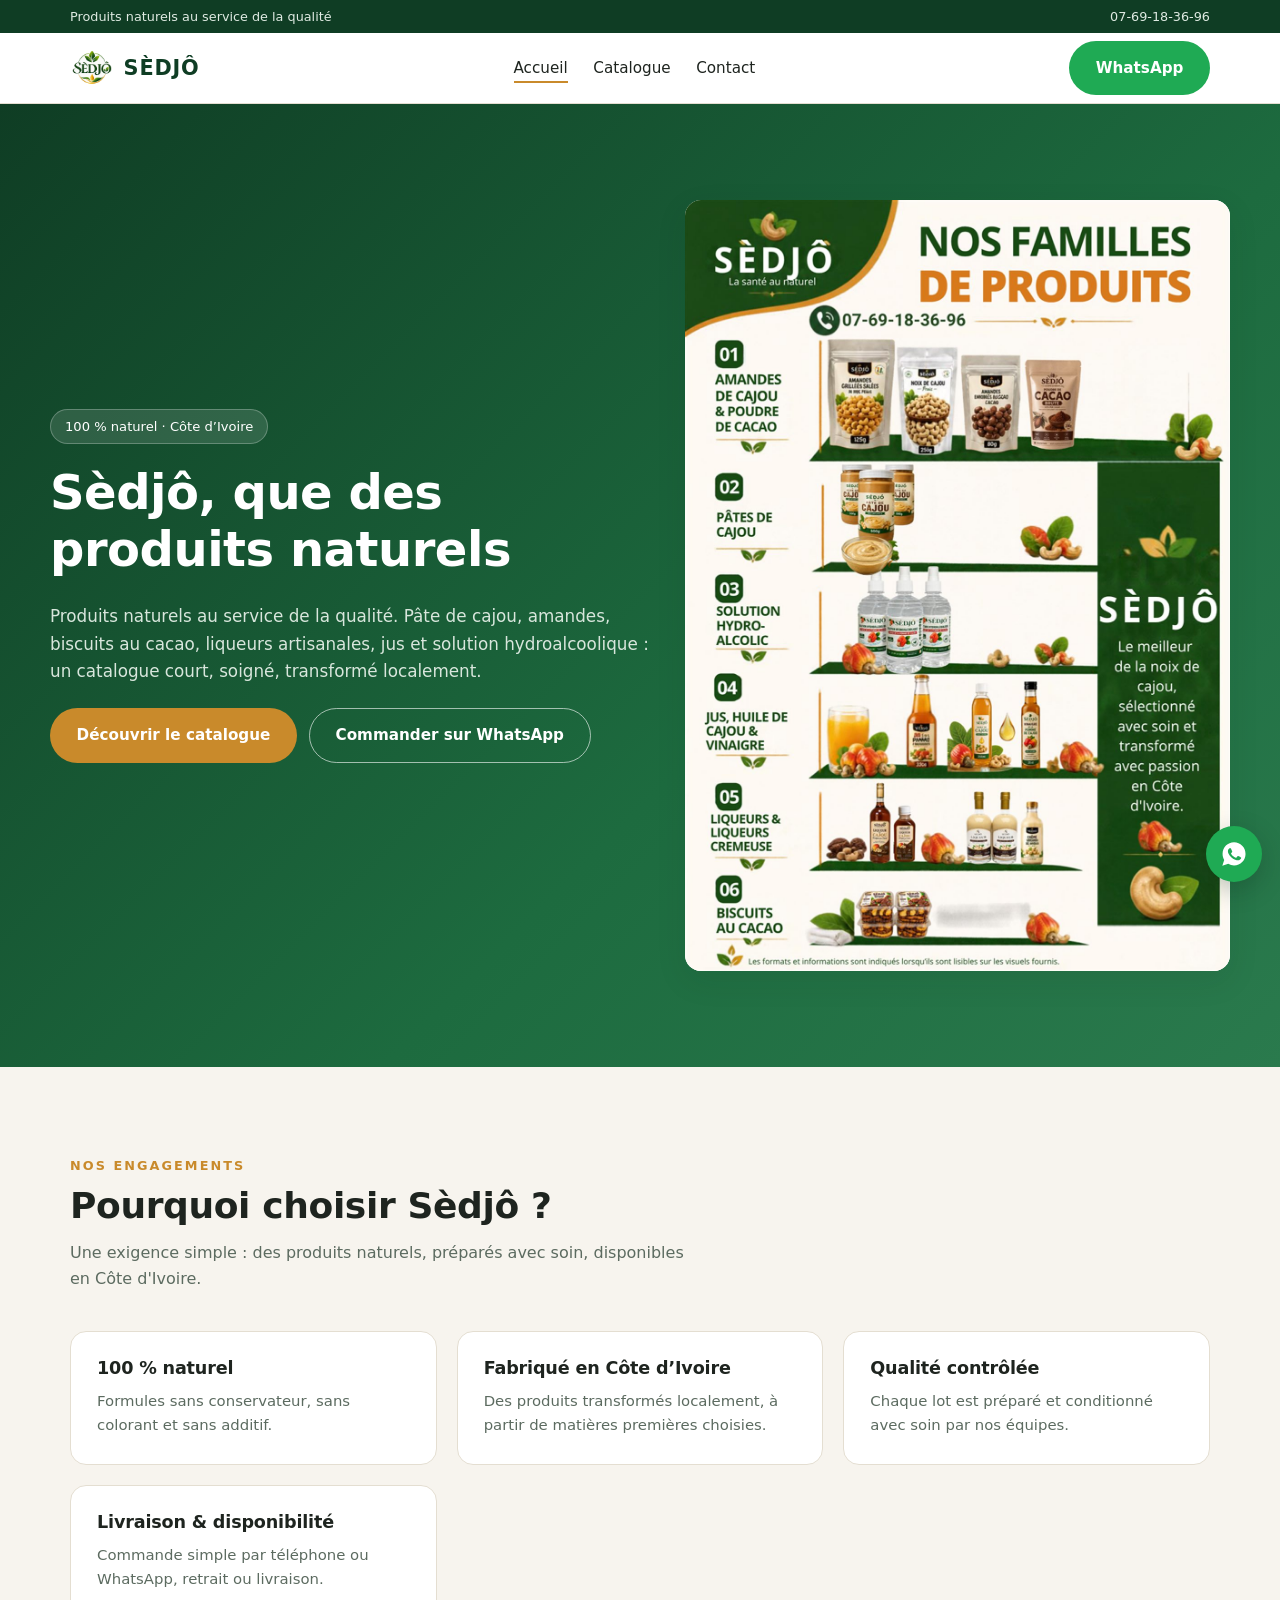
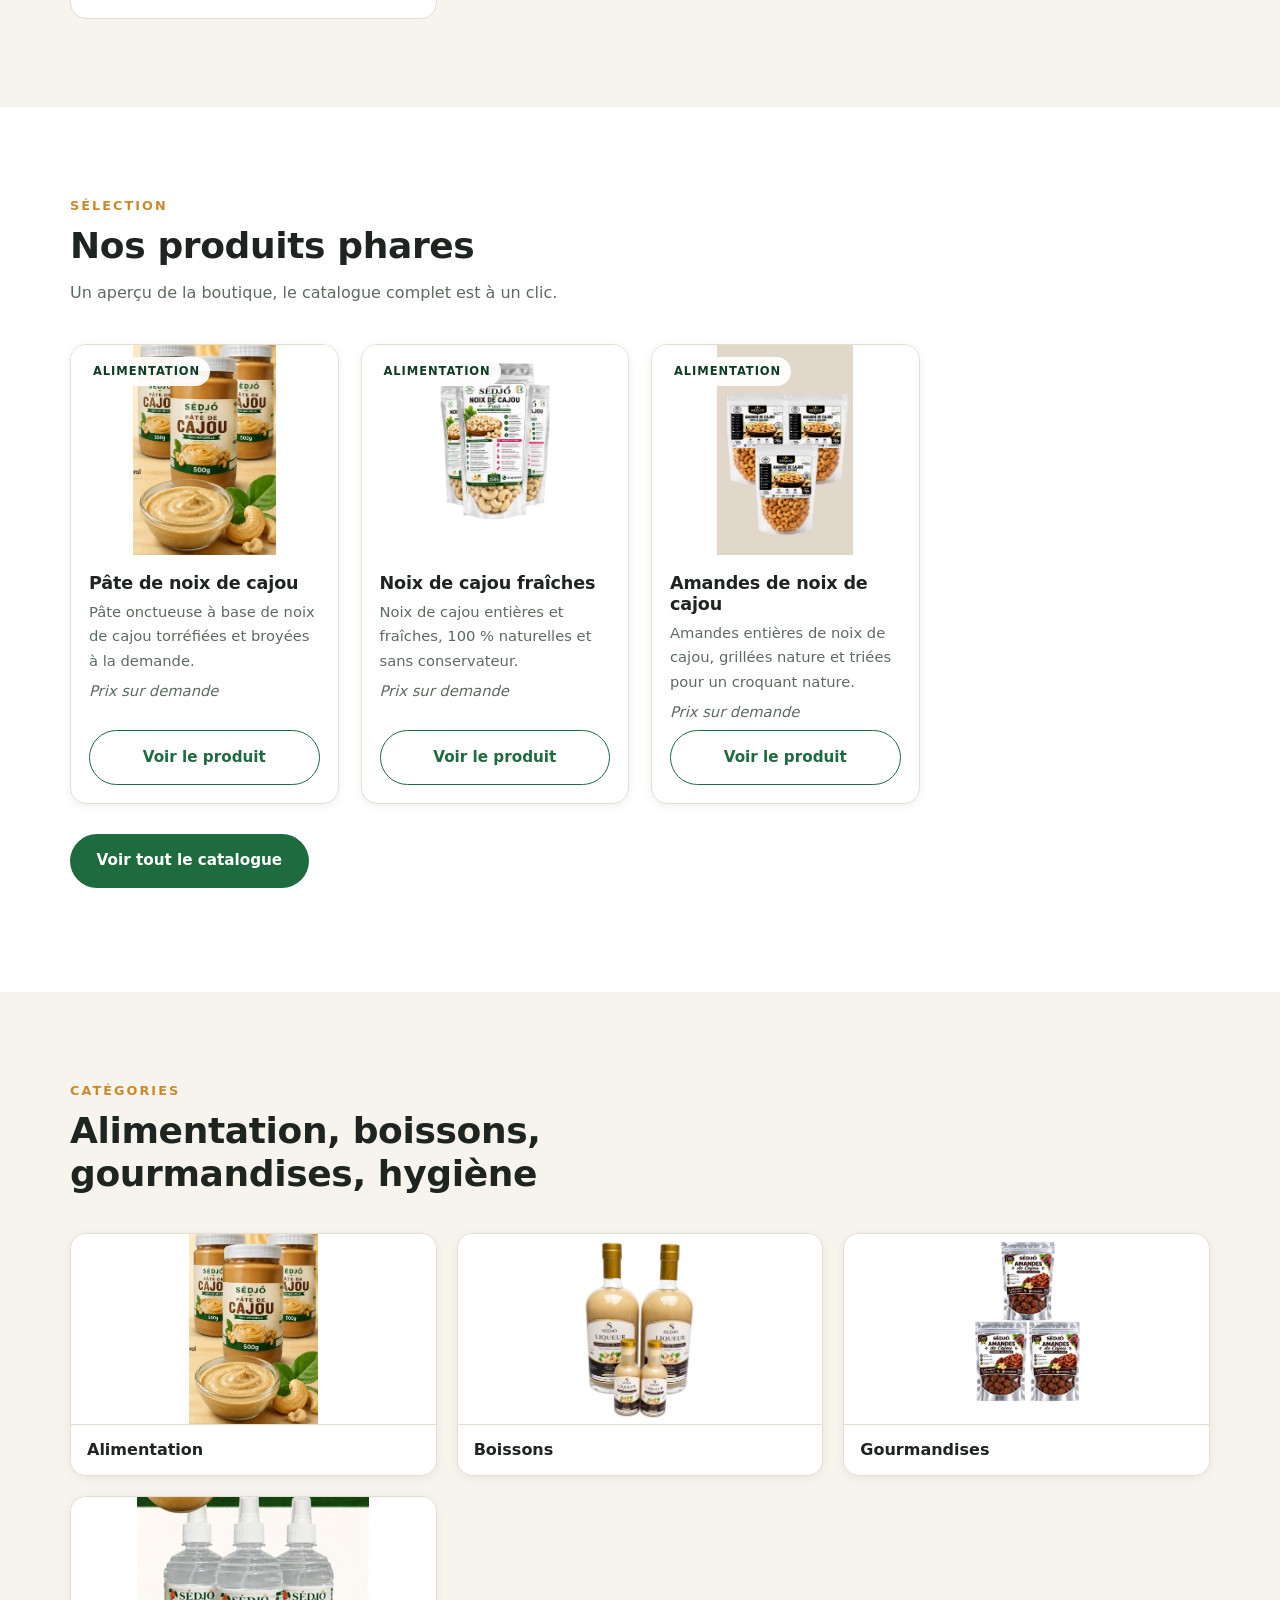
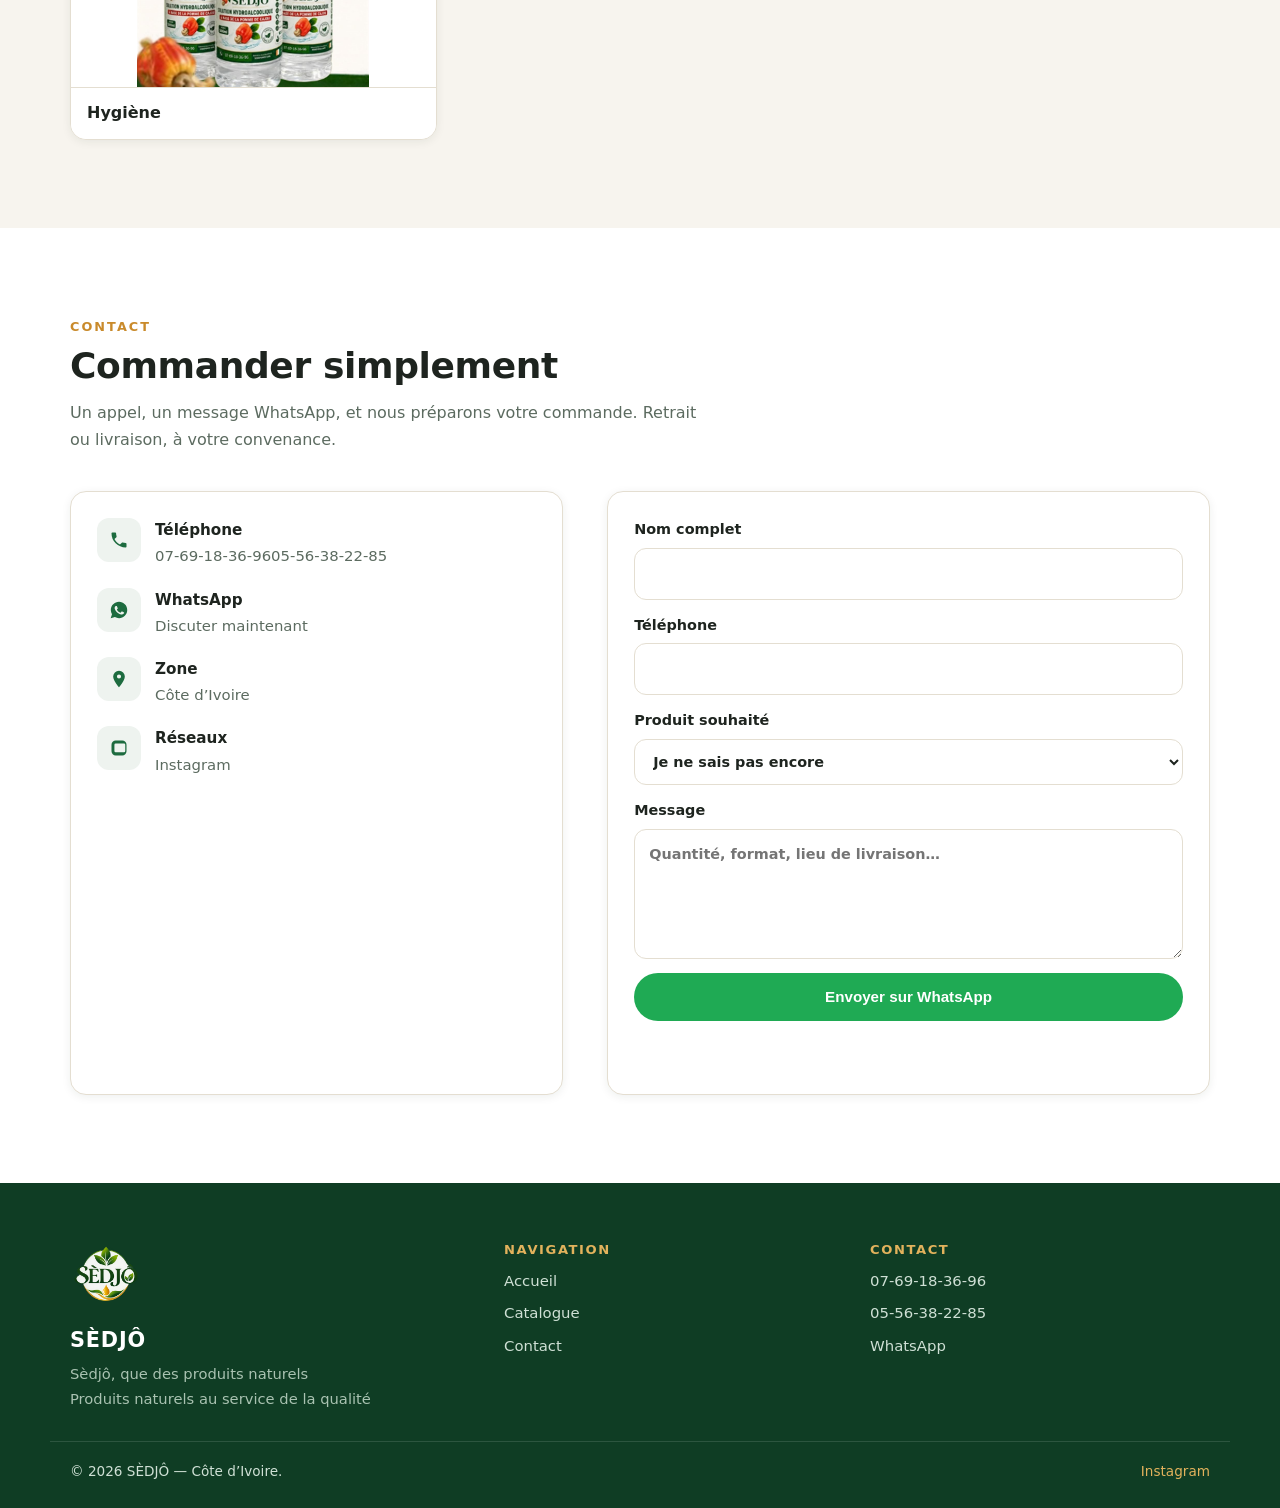
==== index.html @ 605fa2a4 "Site Sedjo v1 : catalogue de 12 produits naturels" ====
<!doctype html>
<html lang="fr">
  <head>
    <meta charset="utf-8" />
    <meta name="viewport" content="width=device-width, initial-scale=1" />
    <title>S&Ecirc;DJ&Ocirc; &mdash; Que des produits naturels</title>
    <meta
      name="description"
      content="S&Ecirc;DJ&Ocirc; : p&acirc;te de noix de cajou, amandes, biscuits au cacao, liqueurs artisanales, jus et solution hydroalcoolique. Des produits naturels transform&eacute;s en C&ocirc;te d'Ivoire."
    />
    <meta name="theme-color" content="#14532d" />
    <meta property="og:type" content="website" />
    <meta
      property="og:title"
      content="S&Ecirc;DJ&Ocirc; &mdash; Que des produits naturels chez Sèdjô"
    />
    <meta
      property="og:description"
      content="Catalogue de produits naturels S&Ecirc;DJ&Ocirc; : alimentation, boissons, gourmandises et hygi&egrave;ne."
    />
    <meta property="og:image" content="assets/img/cover.jpg" />
    <link rel="stylesheet" href="assets/css/styles.css" />
  </head>
  <body>
    <a class="skip-link" href="#main">Aller au contenu</a>
    <header class="site-header" id="header"></header>
    <main id="main"></main>
    <footer class="site-footer" id="footer"></footer>
    <button
      class="wa-float"
      id="waFloat"
      type="button"
      aria-label="Contacter S&Ecirc;DJ&Ocirc; sur WhatsApp"
    ></button>
    <script type="module" src="assets/js/app.js"></script>
  </body>
</html>
---- assets/css/styles.css ----
/* SEDJO - feuille de style unique */
:root {
  --green-900: #0f3d24;
  --green-700: #1d6b3f;
  --green-500: #2e8b52;
  --gold: #c98a2b;
  --gold-soft: #e2b25c;
  --cream: #faf7f0;
  --sand: #f1e9db;
  --ink: #1e241f;
  --muted: #5c6b60;
  --line: #e4ded1;
  --white: #fff;
  --radius: 16px;
  --radius-sm: 10px;
  --shadow-sm: 0 2px 10px rgba(16, 45, 30, .07);
  --shadow: 0 10px 30px rgba(16, 45, 30, .10);
  --wrap: 1180px;
  --font: "Segoe UI", system-ui, -apple-system, Roboto, Arial, sans-serif;
}
* { box-sizing: border-box; }
html { scroll-behavior: smooth; -webkit-text-size-adjust: 100%; }
body {
  margin: 0;
  font-family: var(--font);
  color: var(--ink);
  background: var(--white);
  line-height: 1.65;
  overflow-x: hidden;
}
img { max-width: 100%; height: auto; display: block; }
a { color: var(--green-700); text-decoration: none; }
a:hover { color: var(--gold); }
h1, h2, h3 { line-height: 1.2; margin: 0 0 .5em; font-weight: 700; letter-spacing: -.01em; }
h1 { font-size: clamp(1.9rem, 5vw, 3rem); }
h2 { font-size: clamp(1.5rem, 3.6vw, 2.25rem); }
h3 { font-size: 1.1rem; }
p { margin: 0 0 1rem; }
ul { margin: 0 0 1rem; padding-left: 1.1rem; }
:focus-visible { outline: 3px solid var(--gold); outline-offset: 3px; border-radius: 4px; }
.wrap { width: 100%; max-width: var(--wrap); margin: 0 auto; padding: 0 20px; }
.section { padding: clamp(48px, 8vw, 96px) 0; }
.section-alt { background: var(--cream); }
.eyebrow {
  text-transform: uppercase; letter-spacing: .16em; font-size: .78rem;
  color: var(--gold); font-weight: 700; margin-bottom: .6rem;
}
.lead { font-size: 1.05rem; color: var(--muted); max-width: 62ch; }
.skip-link {
  position: absolute; left: -999px; top: 0; background: var(--green-700);
  color: #fff; padding: 10px 16px; z-index: 200;
}
.skip-link:focus { left: 8px; top: 8px; }

/* ---------- Boutons ---------- */
.btn {
  display: inline-flex; align-items: center; justify-content: center; gap: .5rem;
  padding: .85rem 1.6rem; border-radius: 999px; font-weight: 600; font-size: .95rem;
  border: 1.5px solid transparent; cursor: pointer; transition: all .25s ease;
  min-height: 48px; text-align: center;
}
.btn-primary { background: var(--green-700); color: #fff; }
.btn-primary:hover { background: var(--green-900); color: #fff; transform: translateY(-2px); box-shadow: var(--shadow); }
.btn-gold { background: var(--gold); color: #fff; }
.btn-gold:hover { background: #a9701d; color: #fff; transform: translateY(-2px); }
.btn-outline { border-color: var(--green-700); color: var(--green-700); background: transparent; }
.btn-outline:hover { background: var(--green-700); color: #fff; }
.btn-outline-light { border-color: rgba(255,255,255,.6); color: #fff; }
.btn-outline-light:hover { background: #fff; color: var(--green-900); }
.btn-wa { background: #1faa54; color: #fff; }
.btn-wa:hover { background: #178c44; color: #fff; }
.btn-block { width: 100%; }

/* ---------- Header ---------- */
.site-header {
  position: sticky; top: 0; z-index: 100; background: rgba(255,255,255,.96);
  border-bottom: 1px solid var(--line); backdrop-filter: blur(8px);
}
.header-top { background: var(--green-900); color: #dfeae2; font-size: .8rem; }
.header-top .wrap { display: flex; gap: 1rem; justify-content: space-between; padding: 6px 20px; flex-wrap: wrap; }
.header-top a { color: #dfeae2; }
.nav { display: flex; align-items: center; justify-content: space-between; gap: 1rem; min-height: 70px; }
.brand { display: flex; align-items: center; gap: .6rem; font-weight: 800; font-size: 1.3rem; color: var(--green-900); letter-spacing: .04em; }
.brand:hover { color: var(--green-900); }
.brand .logo {
  width: 44px; height: 44px; object-fit: contain; display: block; flex: 0 0 44px;
}
.nav-links { display: none; gap: 1.6rem; list-style: none; margin: 0; padding: 0; }
.nav-links a { color: var(--ink); font-weight: 500; font-size: .95rem; padding: 6px 0; position: relative; }
.nav-links a::after {
  content: ""; position: absolute; left: 0; bottom: 0; height: 2px; width: 0;
  background: var(--gold); transition: width .25s ease;
}
.nav-links a:hover { color: var(--green-700); }
.nav-links a:hover::after, .nav-links a[aria-current="page"]::after { width: 100%; }
.nav-cta { display: none; }
.nav-toggle {
  display: inline-flex; align-items: center; justify-content: center; gap: .4rem;
  background: none; border: 1px solid var(--line); border-radius: 10px;
  padding: 10px 14px; font-size: 1.1rem; cursor: pointer; color: var(--ink); min-height: 44px;
}
.mobile-nav { display: none; border-top: 1px solid var(--line); background: #fff; padding: 12px 20px 20px; }
.mobile-nav.open { display: block; }
.mobile-nav ul { list-style: none; margin: 0 0 16px; padding: 0; display: grid; gap: 4px; }
.mobile-nav a { display: block; padding: 12px 0; font-weight: 600; color: var(--ink); border-bottom: 1px solid var(--line); }
@media (min-width: 900px) {
  .nav-links, .nav-cta { display: flex; }
  .nav-toggle, .mobile-nav { display: none; }
  .nav-cta { align-items: center; }
}
@media (max-width: 899px) {
  .header-top .wrap { justify-content: center; text-align: center; }
}

/* ---------- Hero ---------- */
.hero {
  position: relative; background: linear-gradient(135deg, var(--green-900), var(--green-700) 60%, #2a7a4d);
  color: #fff; overflow: hidden;
}
.hero-inner {
  display: grid; gap: 32px; padding: clamp(48px, 8vw, 96px) 0; align-items: center;
}
.hero h1 { color: #fff; max-width: 16ch; }
.hero .lead { color: #d8e6dc; }
.hero-badge {
  display: inline-flex; align-items: center; gap: .5rem; background: rgba(255,255,255,.12);
  border: 1px solid rgba(255,255,255,.25); padding: 6px 14px; border-radius: 999px;
  font-size: .82rem; margin-bottom: 1.2rem;
}
.hero-actions { display: flex; flex-wrap: wrap; gap: 12px; margin-top: 1.4rem; }
.hero-media { position: relative; }
.hero-media img {
  display: block; width: 100%; height: auto; border-radius: var(--radius);
  box-shadow: var(--shadow); background: #fff; object-fit: contain;
}
.hero-stats { display: flex; gap: 2rem; flex-wrap: wrap; margin-top: 2.4rem; }
.hero-stats div strong { display: block; font-size: 1.5rem; color: var(--gold-soft); }
.hero-stats div span { font-size: .85rem; color: #cfe0d5; }
@media (min-width: 900px) {
  .hero-inner { grid-template-columns: 1.05fr .95fr; }
}

/* ---------- Grille de produits / cartes ---------- */
.grid-products {
  display: grid; gap: 22px; grid-template-columns: repeat(auto-fill, minmax(240px, 1fr));
}
.card {
  background: #fff; border: 1px solid var(--line); border-radius: var(--radius);
  overflow: hidden; display: flex; flex-direction: column; box-shadow: var(--shadow-sm);
  transition: transform .28s ease, box-shadow .28s ease;
}
.card:hover { transform: translateY(-6px); box-shadow: var(--shadow); }
.card-media { display: block; position: relative; background: #fff; }
.card-media img {
  display: block; width: 100%; height: 210px; object-fit: contain;
  object-position: center; background: #fff;
  transition: transform .5s ease;
}
.card:hover .card-media img { transform: scale(1.06); }
.badge-cat {
  position: absolute; top: 12px; left: 12px; background: rgba(255,255,255,.94);
  color: var(--green-900); font-size: .72rem; font-weight: 700; text-transform: uppercase;
  letter-spacing: .08em; padding: 5px 10px; border-radius: 999px;
}
.card-body { padding: 18px; display: flex; flex-direction: column; gap: 6px; flex: 1; }
.card-body h3 { margin: 0; }
.card-body .cat { color: var(--gold); font-size: .78rem; font-weight: 700; text-transform: uppercase; letter-spacing: .1em; }
.card-body p { color: var(--muted); font-size: .92rem; margin: 0; }
.card-price { font-weight: 700; color: var(--green-700); }
.card-body .btn { margin-top: auto; }
.price-note { color: var(--muted); font-size: .9rem; font-style: italic; }

/* ---------- Barre de filtres (catalogue) ---------- */
.toolbar { display: grid; gap: 14px; margin-bottom: 30px; }
.search-box { position: relative; }
.search-box input {
  width: 100%; padding: 14px 16px 14px 46px; border: 1.5px solid var(--line);
  border-radius: 999px; font: inherit; background: #fff; min-height: 50px;
}
.search-box input:focus { border-color: var(--green-500); }
.search-box svg { position: absolute; left: 16px; top: 50%; transform: translateY(-50%); fill: var(--muted); }
.filters { display: flex; flex-wrap: wrap; gap: 10px; }
.chip {
  padding: 9px 18px; border-radius: 999px; border: 1.5px solid var(--line); background: #fff;
  font: inherit; font-size: .9rem; cursor: pointer; color: var(--ink); transition: all .2s ease; min-height: 44px;
}
.chip:hover { border-color: var(--green-500); color: var(--green-700); }
.chip[aria-pressed="true"] { background: var(--green-700); border-color: var(--green-700); color: #fff; }
.toolbar-right { display: flex; flex-wrap: wrap; gap: 12px; align-items: center; justify-content: space-between; }
.result-count { color: var(--muted); font-size: .9rem; }
select.mini {
  padding: 12px 14px; border-radius: 12px; border: 1.5px solid var(--line); font: inherit;
  background: #fff; min-height: 46px; color: var(--ink);
}
.empty-state { text-align: center; padding: 60px 20px; color: var(--muted); }
.empty-state h2 { color: var(--ink); }
@media (min-width: 760px) {
  .toolbar { grid-template-columns: 1fr auto; align-items: center; }
}

/* ---------- Detail produit ---------- */
.breadcrumb { font-size: .88rem; color: var(--muted); padding: 18px 0; }
.breadcrumb a { color: var(--green-700); }
.product-detail { display: grid; gap: 32px; padding-bottom: 60px; }
.gallery-main {
  border-radius: var(--radius); overflow: hidden; background: #fff;
}
.gallery-main img { display: block; width: 100%; height: auto; object-fit: contain; }
.gallery-thumbs { display: flex; gap: 10px; margin-top: 12px; flex-wrap: wrap; }
.gallery-thumbs button {
  width: 74px; height: 74px; border-radius: 10px; overflow: hidden; padding: 0; cursor: pointer;
  border: 2px solid var(--line); background: none;
}
.gallery-thumbs button[aria-current="true"] { border-color: var(--green-700); }
.gallery-thumbs img { width: 100%; height: 100%; object-fit: cover; }
.pd-title { margin-bottom: .3em; }
.pd-price { font-size: 1.5rem; font-weight: 800; color: var(--green-700); }
.spec-list { list-style: none; padding: 0; margin: 0 0 1.4rem; }
.spec-list li { display: flex; justify-content: space-between; gap: 1rem; padding: 10px 0; border-bottom: 1px dashed var(--line); }
.spec-list span:first-child { color: var(--muted); }
.pd-subtitle { font-size: 1.15rem; margin: 1.6rem 0 .7rem; color: var(--green-900); }
.benefit-list {
  list-style: none; padding: 0; margin: 0 0 1.6rem;
  display: grid; gap: 10px;
}
.benefit-list li {
  position: relative; padding: 12px 16px 12px 42px;
  background: #fff; border: 1px solid var(--line);
  border-left: 3px solid var(--gold);
  border-radius: var(--radius-sm);
  font-size: .95rem; line-height: 1.5; color: var(--ink);
}
.benefit-list li::before {
  content: ""; position: absolute; left: 16px; top: 50%;
  width: 8px; height: 8px; margin-top: -4px; border-radius: 50%;
  background: var(--gold);
}
.pd-actions { display: flex; flex-wrap: wrap; gap: 12px; }
@media (min-width: 900px) {
  .product-detail { grid-template-columns: 1fr 1fr; gap: 56px; }
}

/* ---------- Contact ---------- */
.contact-grid { display: grid; gap: 28px; }
.contact-card {
  background: #fff; border: 1px solid var(--line); border-radius: var(--radius);
  padding: 26px; display: grid; gap: 18px; box-shadow: var(--shadow-sm); align-content: start;
}
.contact-item { display: flex; gap: 14px; align-items: flex-start; }
.contact-item .ico {
  width: 44px; height: 44px; flex: 0 0 44px; border-radius: 12px; background: #eef3ef;
  display: grid; place-items: center; color: var(--green-700);
}
.contact-item .ico svg { width: 20px; height: 20px; fill: currentColor; }
.contact-item strong { display: block; font-size: .95rem; }
.contact-item a, .contact-item span { color: var(--muted); font-size: .93rem; word-break: break-word; }
.contact-item a:hover { color: var(--green-700); }
.form-grid { display: grid; gap: 14px; }
.form-row { display: grid; gap: 14px; }
label.field { display: grid; gap: 6px; font-size: .9rem; font-weight: 600; }
input[type="text"], input[type="email"], input[type="tel"], textarea {
  padding: 13px 14px; border: 1.5px solid var(--line); border-radius: 12px; font: inherit;
  background: #fff; color: var(--ink); width: 100%; min-height: 48px;
}
textarea { min-height: 130px; resize: vertical; }
input:focus, textarea:focus { border-color: var(--green-500); }
.form-status { font-size: .92rem; min-height: 1.2em; }
.form-status.ok { color: var(--green-700); font-weight: 600; }
.form-status.err { color: #b3402a; font-weight: 600; }
@media (min-width: 760px) { .form-row { grid-template-columns: 1fr 1fr; } }
@media (min-width: 900px) { .contact-grid { grid-template-columns: .9fr 1.1fr; gap: 44px; } }

/* ---------- Avantages ---------- */
.perk {
  background: #fff; border: 1px solid var(--line); border-radius: var(--radius);
  padding: 26px; display: grid; gap: 10px; align-content: start; transition: transform .25s ease, box-shadow .25s ease;
}
.perk:hover { transform: translateY(-4px); box-shadow: var(--shadow); }
.perk .ico {
  width: 50px; height: 50px; border-radius: 14px; background: var(--green-700); color: var(--gold-soft);
  display: grid; place-items: center; margin-bottom: 6px;
}
.perk .ico svg { width: 24px; height: 24px; fill: currentColor; }
.perk h3 { margin: 0; }
.perk p { margin: 0; color: var(--muted); font-size: .93rem; }
.grid-3 { display: grid; gap: 20px; grid-template-columns: 1fr; }
@media (min-width: 700px) { .grid-3 { grid-template-columns: repeat(2, 1fr); } }
@media (min-width: 1000px) { .grid-3 { grid-template-columns: repeat(3, 1fr); } }

/* ---------- Categories ---------- */
.cat-tile {
  border-radius: var(--radius); overflow: hidden; position: relative;
  display: block; background: #fff; border: 1px solid var(--line);
  box-shadow: var(--shadow-sm);
  transition: transform .25s ease, box-shadow .25s ease;
}
.cat-tile:hover { transform: translateY(-4px); box-shadow: var(--shadow); }
.cat-media {
  display: flex; align-items: center; justify-content: center;
  height: 190px; background: #fff; overflow: hidden;
}
.cat-media img { display: block; width: 100%; height: 100%; object-fit: contain; object-position: center; background: #fff; }
.cat-label {
  display: flex; justify-content: space-between; align-items: center; gap: .5rem;
  padding: 12px 16px; background: #fff; color: var(--ink);
  font-weight: 700; border-top: 1px solid var(--line);
}
.cat-label .count {
  font-weight: 600; font-size: .82rem; color: var(--white);
  background: var(--green-700); border-radius: 999px; padding: 3px 10px;
}

/* ---------- Reveal ---------- */
.reveal { opacity: 0; transform: translateY(18px); transition: opacity .6s ease, transform .6s ease; }
.reveal.is-visible { opacity: 1; transform: none; }
@media (prefers-reduced-motion: reduce) {
  .reveal { opacity: 1; transform: none; transition: none; }
  * { animation: none !important; transition-duration: .001ms !important; }
}

/* ---------- Section / misc ---------- */
.section { padding: clamp(48px, 7vw, 88px) 0; }
.section-alt { background: #f7f4ee; }
.section-head { max-width: 62ch; margin: 0 0 38px; }
.section-head h2 { margin-bottom: .35em; }
.section-head p { color: var(--muted); }
.eyebrow { color: var(--gold); font-weight: 700; font-size: .8rem; letter-spacing: .16em; text-transform: uppercase; margin-bottom: .6em; display: block; }
.divider { height: 1px; background: var(--line); border: 0; margin: 0; }
.link-back { display: inline-flex; gap: .4rem; align-items: center; color: var(--green-700); font-weight: 600; }

/* ---------- Header / footer / flottant (ajouts) ---------- */
.site-header { position: sticky; top: 0; z-index: 100; }
.brand img.logo { object-fit: contain; }
.card-body h3 a { color: var(--ink); }
.card-body h3 a:hover { color: var(--green-700); }
.page-hero {
  background: linear-gradient(135deg, var(--green-900), var(--green-700));
  color: #fff;
  padding: clamp(40px, 6vw, 72px) 0;
}
.page-hero h1 { color: #fff; }
.page-hero .lead { color: #d8e6dc; }
.page-hero .eyebrow { color: var(--gold-soft); }
.page-hero .btn-primary { margin-top: .6rem; }
.visually-hidden {
  position: absolute; width: 1px; height: 1px; margin: -1px; padding: 0;
  overflow: hidden; clip: rect(0 0 0 0); white-space: nowrap; border: 0;
}

.site-footer { background: var(--green-900); color: #cfe0d5; margin-top: 0; }
.footer-inner {
  display: grid; gap: 26px; padding: 56px 20px 30px;
  grid-template-columns: 1fr;
}
.footer-logo { width: 72px; height: 72px; object-fit: contain; display: block; margin-bottom: 12px; }
.footer-brand { color: #fff; font-weight: 800; font-size: 1.3rem; margin: 0 0 .3rem; letter-spacing: .04em; }
.footer-tag { color: #a9c2b1; margin: 0; font-size: .92rem; }
.footer-col { display: grid; gap: 8px; align-content: start; }
.footer-col strong { color: var(--gold-soft); font-size: .82rem; text-transform: uppercase; letter-spacing: .12em; }
.footer-col a { color: #cfe0d5; font-size: .93rem; }
.footer-col a:hover { color: #fff; }
.footer-bottom {
  border-top: 1px solid rgba(255,255,255,.12); padding: 18px 20px 26px;
  display: flex; flex-wrap: wrap; gap: 10px; justify-content: space-between;
  font-size: .85rem;
}
.footer-bottom p { margin: 0; }
.footer-bottom a { color: var(--gold-soft); }
@media (min-width: 760px) {
  .footer-inner { grid-template-columns: 1.2fr 1fr 1fr; }
}

.wa-float {
  position: fixed; right: 18px; bottom: 18px; z-index: 150;
  width: 56px; height: 56px; border-radius: 50%; border: none; cursor: pointer;
  background: #1faa54; color: #fff; display: grid; place-items: center;
  box-shadow: 0 8px 24px rgba(16, 45, 30, .28);
  transition: transform .25s ease, background .25s ease;
}
.wa-float:hover { background: #178c44; transform: translateY(-3px) scale(1.04); }
.wa-float svg { width: 28px; height: 28px; }

.select.mini { min-height: 46px; border: 1.5px solid var(--line); border-radius: 12px; font: inherit; background: #fff; color: var(--ink); }
.filters .chip[aria-pressed="false"] { background: var(--cream); }
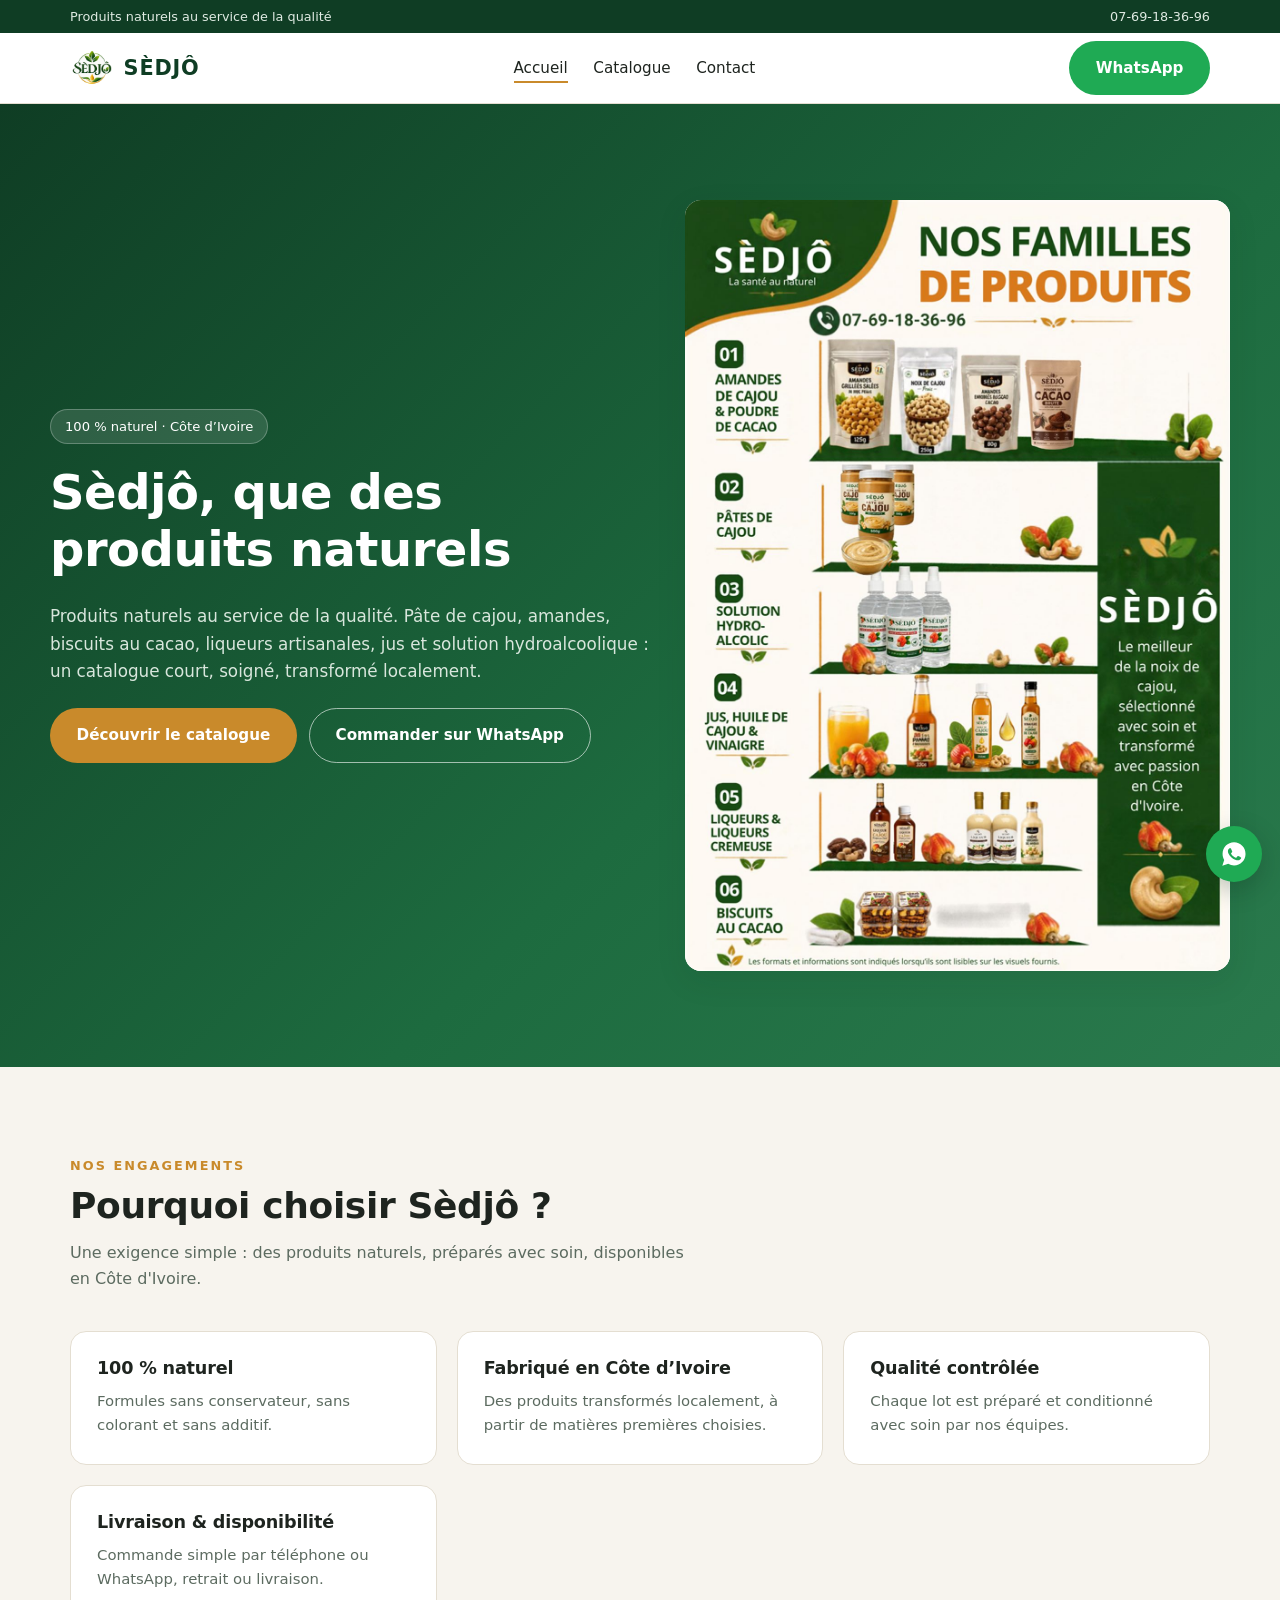
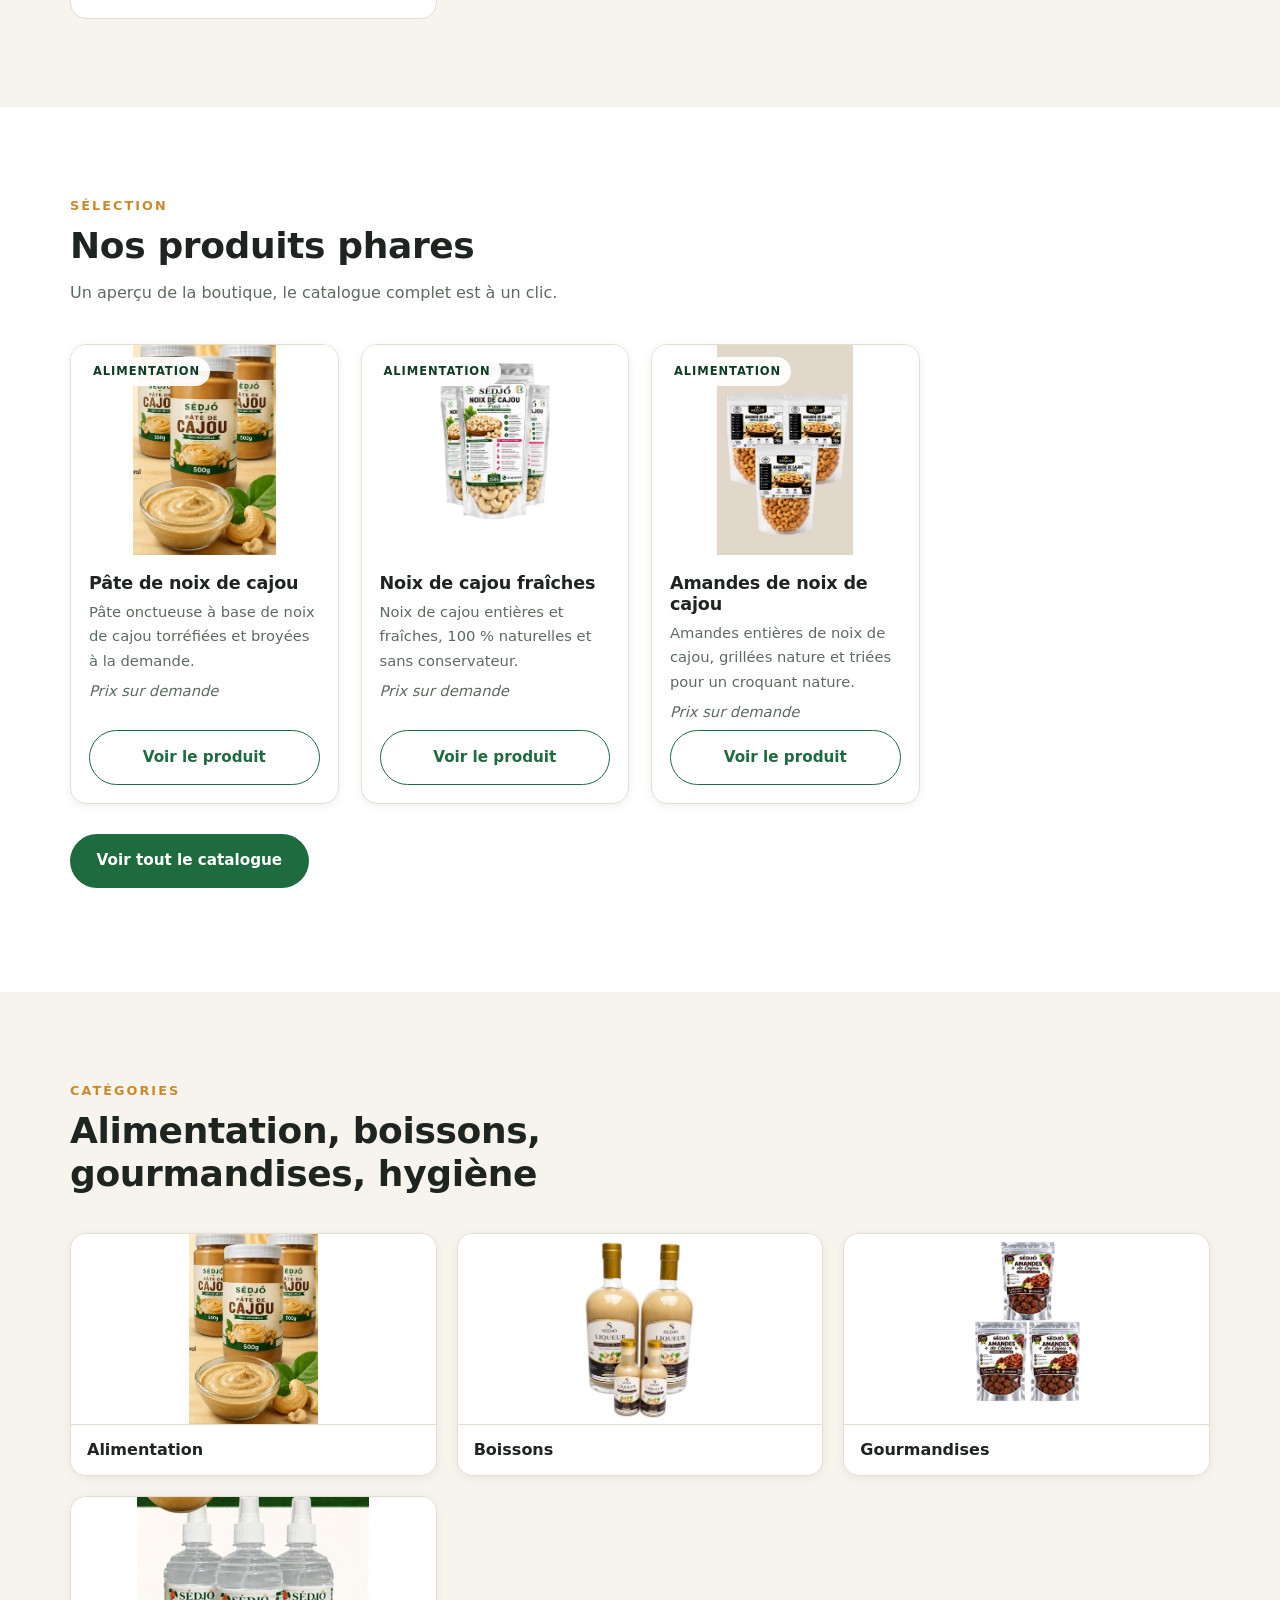
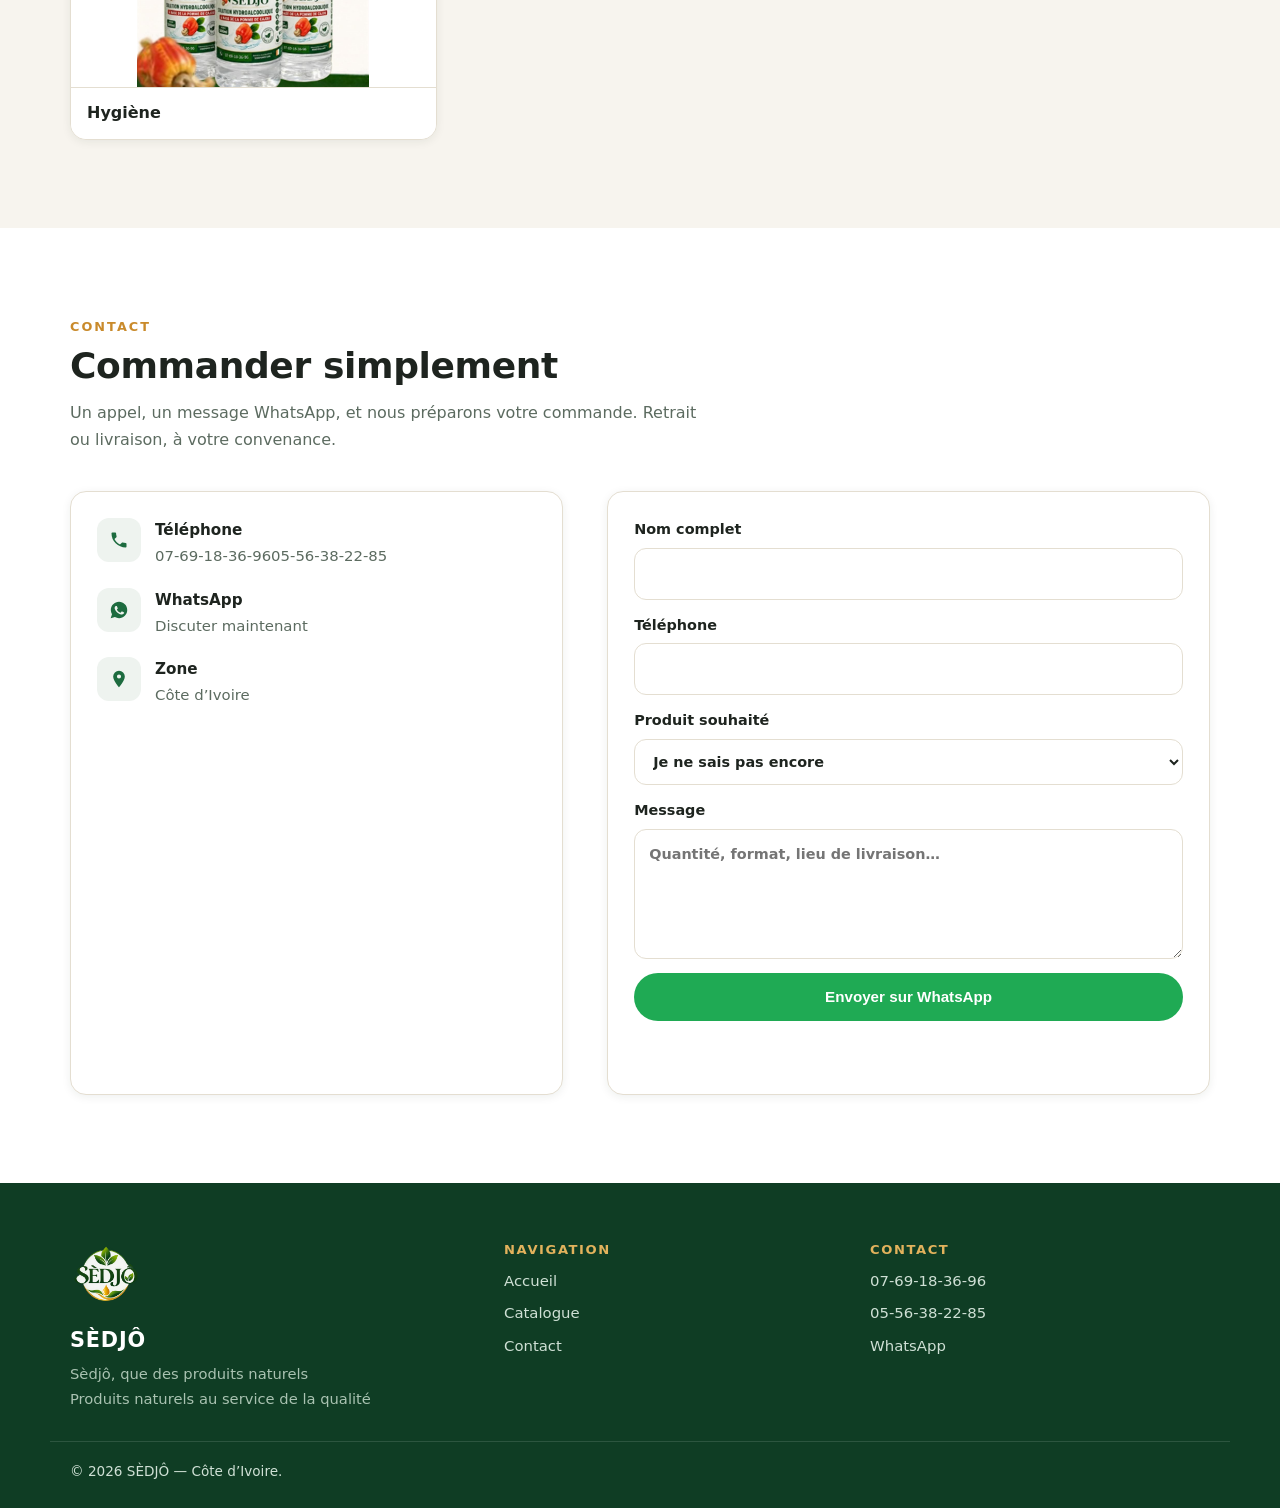
==== commit d465a9b6: "Mise à jour du site" ====
--- a/index.html
+++ b/index.html
@@ -3,7 +3,7 @@
   <head>
     <meta charset="utf-8" />
     <meta name="viewport" content="width=device-width, initial-scale=1" />
-    <title>S&Ecirc;DJ&Ocirc; &mdash; Que des produits naturels</title>
+    <title>S&Ecirc;DJ&Ocirc; &mdash; Que des produits naturels@@@</title>
     <meta
       name="description"
       content="S&Ecirc;DJ&Ocirc; : p&acirc;te de noix de cajou, amandes, biscuits au cacao, liqueurs artisanales, jus et solution hydroalcoolique. Des produits naturels transform&eacute;s en C&ocirc;te d'Ivoire."
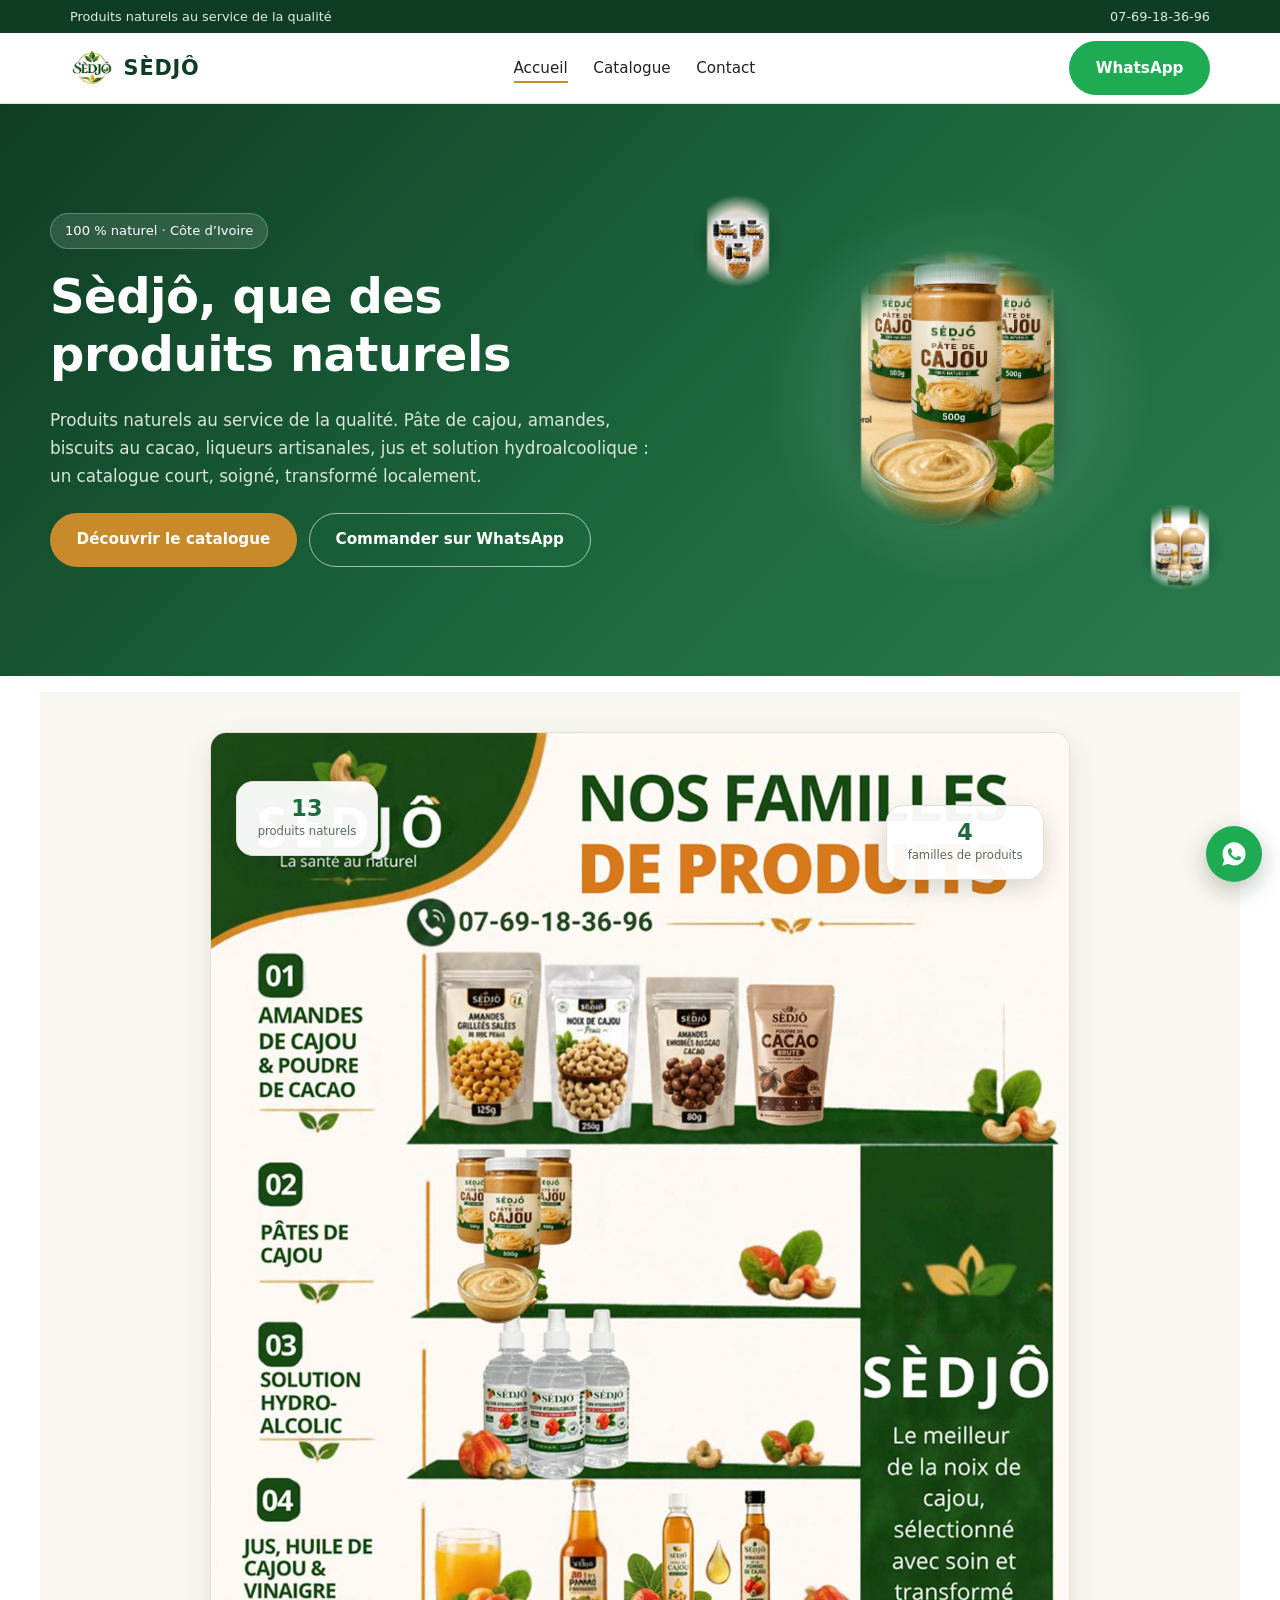
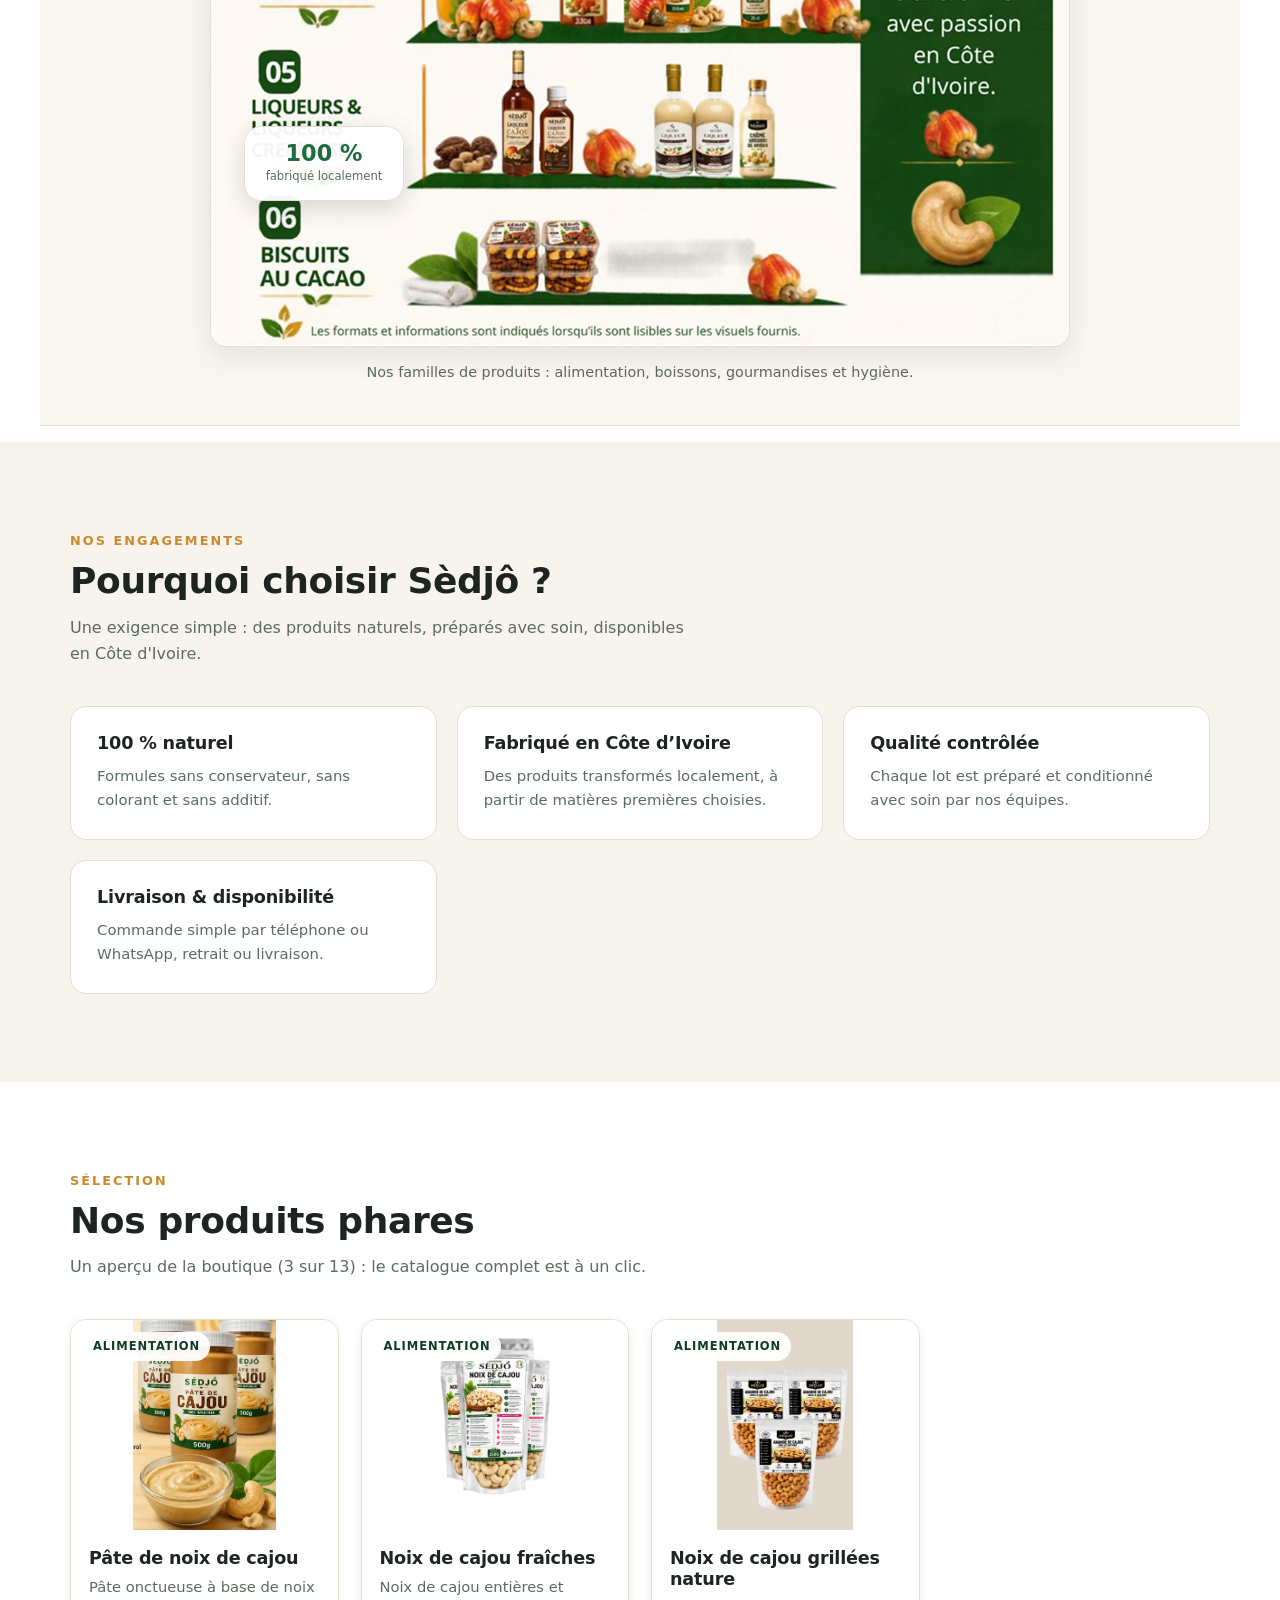
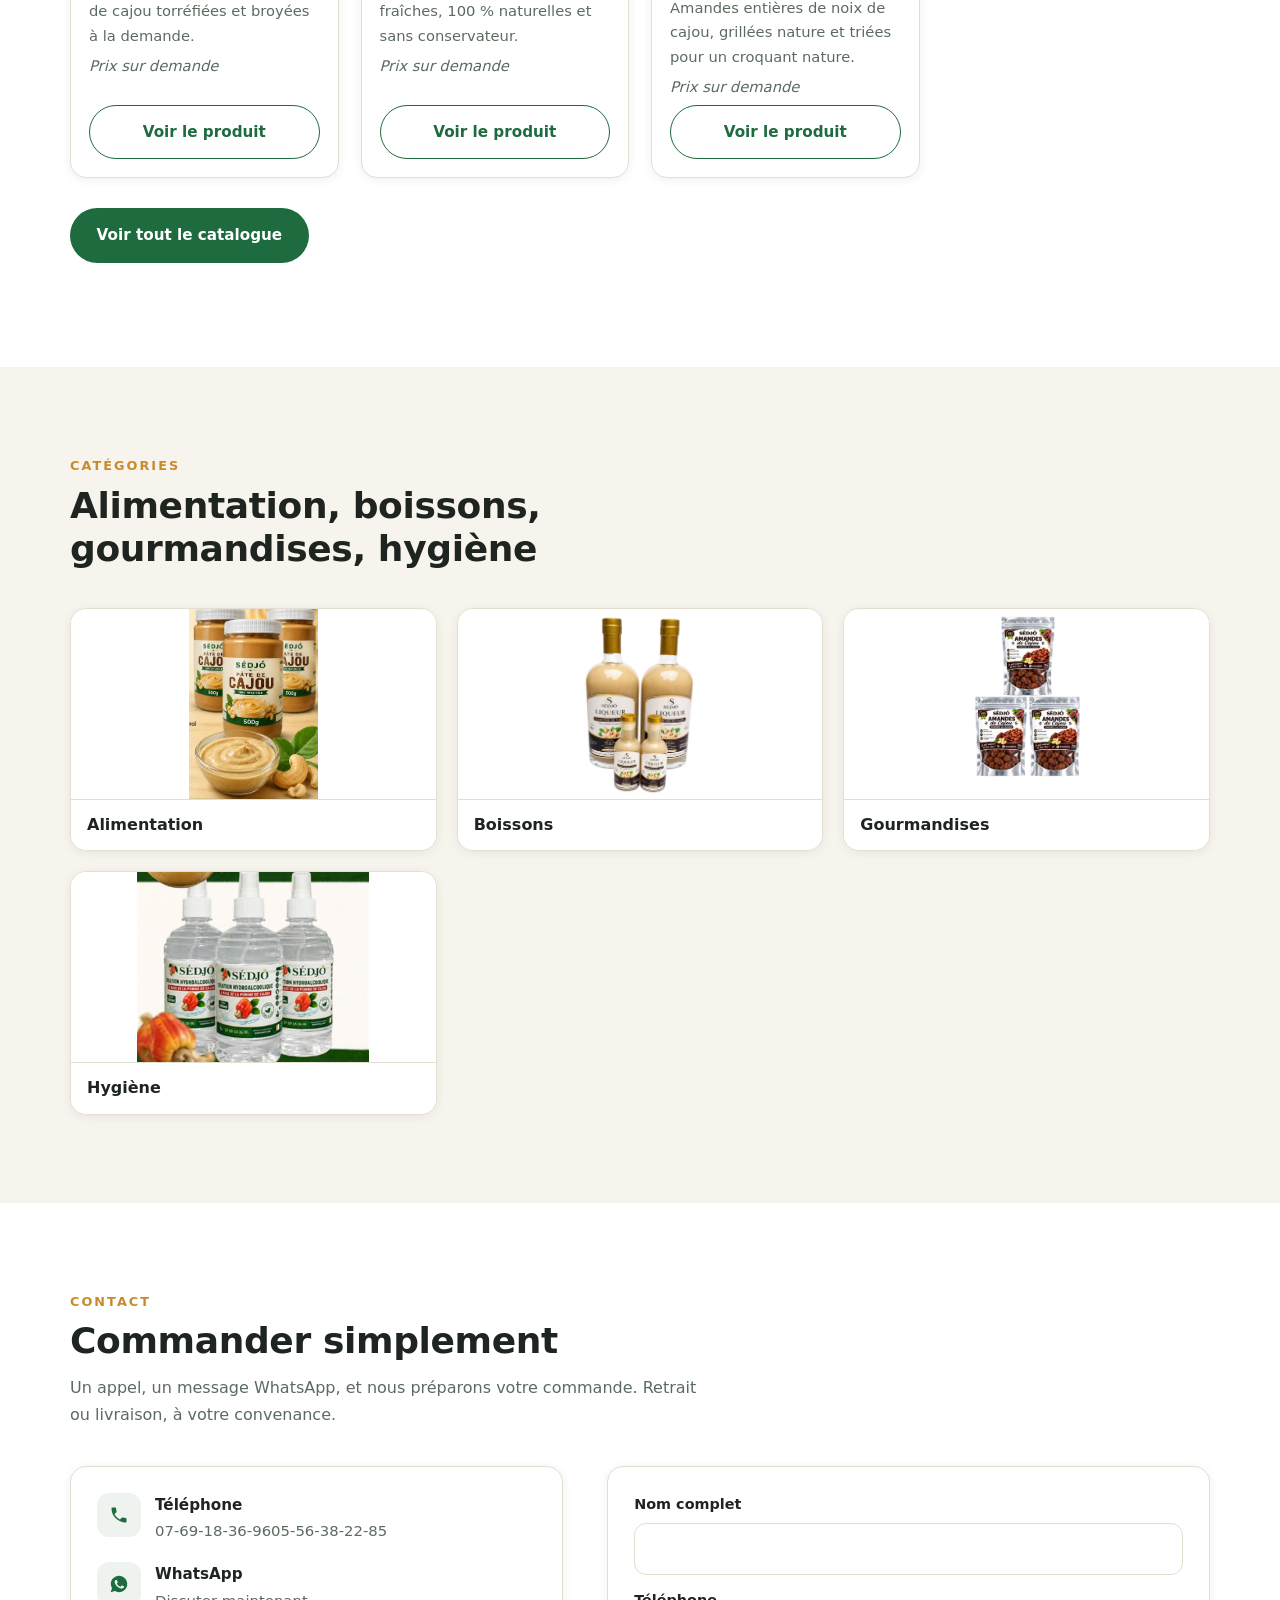
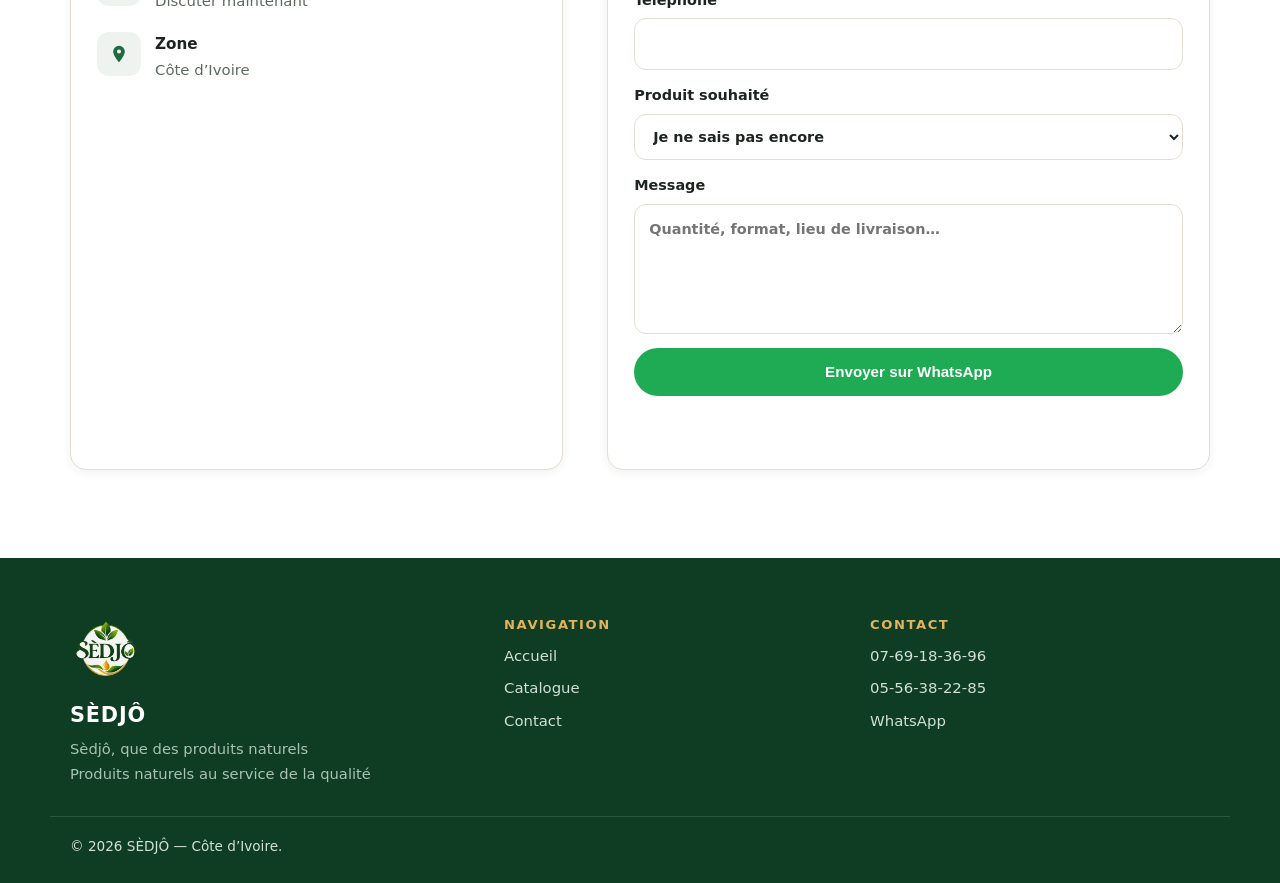
==== commit 778ff9ea: "mise a jour du site" ====
--- a/index.html
+++ b/index.html
@@ -1,9 +1,9 @@
-<!doctype html>
+﻿<!doctype html>
 <html lang="fr">
   <head>
     <meta charset="utf-8" />
     <meta name="viewport" content="width=device-width, initial-scale=1" />
-    <title>S&Ecirc;DJ&Ocirc; &mdash; Que des produits naturels@@@</title>
+    <title>S&Ecirc;DJ&Ocirc; &mdash; Que des produits naturels</title>
     <meta
       name="description"
       content="S&Ecirc;DJ&Ocirc; : p&acirc;te de noix de cajou, amandes, biscuits au cacao, liqueurs artisanales, jus et solution hydroalcoolique. Des produits naturels transform&eacute;s en C&ocirc;te d'Ivoire."
@@ -12,19 +12,21 @@
     <meta property="og:type" content="website" />
     <meta
       property="og:title"
-      content="S&Ecirc;DJ&Ocirc; &mdash; Que des produits naturels chez Sèdjô"
+      content="S&Ecirc;DJ&Ocirc; &mdash; Que des produits naturels chez SÃ¨djÃ´"
     />
     <meta
       property="og:description"
       content="Catalogue de produits naturels S&Ecirc;DJ&Ocirc; : alimentation, boissons, gourmandises et hygi&egrave;ne."
     />
     <meta property="og:image" content="assets/img/cover.jpg" />
+    <link rel="canonical" href="https://termux1officiel.github.io/site-sedjo/index.html" />
+    <link rel="icon" href="assets/img/logo-sedjo.png" type="image/png" />
     <link rel="stylesheet" href="assets/css/styles.css" />
   </head>
   <body>
     <a class="skip-link" href="#main">Aller au contenu</a>
     <header class="site-header" id="header"></header>
-    <main id="main"></main>
+    <main id="main" tabindex="-1"></main>
     <footer class="site-footer" id="footer"></footer>
     <button
       class="wa-float"
--- a/assets/css/styles.css
+++ b/assets/css/styles.css
@@ -51,6 +51,10 @@
   color: #fff; padding: 10px 16px; z-index: 200;
 }
 .skip-link:focus { left: 8px; top: 8px; }
+/* #main n'a pas de cible de focus naturelle : sans ceci, « Aller au contenu »
+   deplace le defilement mais laisse le focus en haut du document. */
+main:focus { outline: none; }
+main:focus-visible { outline: 3px solid var(--gold); outline-offset: -3px; }
 
 /* ---------- Boutons ---------- */
 .btn {
@@ -128,11 +132,128 @@
   font-size: .82rem; margin-bottom: 1.2rem;
 }
 .hero-actions { display: flex; flex-wrap: wrap; gap: 12px; margin-top: 1.4rem; }
-.hero-media { position: relative; }
-.hero-media img {
-  display: block; width: 100%; height: auto; border-radius: var(--radius);
-  box-shadow: var(--shadow); background: #fff; object-fit: contain;
-}
+.hero-actions { display: flex; flex-wrap: wrap; gap: 12px; margin-top: 1.4rem; }
+
+/* ---------- Visuel produit flottant ----------
+   Les photos produits sont detourees (fond blanc) : on les pose nues sur le
+   degrade vert, sans cadre blanc, avec une ombre douce. Elles flottent ET
+   tournent lentement (composants CSS transform/rotate uniquement). */
+.hero-media {
+  position: relative; display: grid; place-items: center;
+  min-height: clamp(260px, 32vw, 380px);
+  /* Marge interieure = place pour les satellites sans sortir du cadre. */
+  padding: 6px 58px;
+}
+.hero-media::before {
+  /* halo lumineux derriere le produit */
+  content: ""; position: absolute; width: 74%; aspect-ratio: 1; border-radius: 50%;
+  background: radial-gradient(circle, rgba(255,255,255,.20), rgba(255,255,255,0) 68%);
+  z-index: 0;
+}
+.float-img {
+  position: absolute; z-index: 1; overflow: hidden;
+  background: transparent; border: 0; pointer-events: none;
+  animation: floatSpin 9s ease-in-out infinite;
+  will-change: transform;
+}
+.float-img img {
+  display: block; width: 100%; height: 100%; object-fit: contain;
+  border-radius: 0; box-shadow: none; background: transparent;
+  filter: drop-shadow(0 18px 22px rgba(3, 22, 12, .38));
+  /* Les 3 visuels sont des PHOTOS rectangulaires (pas des detoures) :
+     un masque radial efface les bords blancs et les fait fondre dans
+     le degrade vert, au lieu de coller un rectangle sur le fond. */
+  -webkit-mask-image: radial-gradient(closest-side, #000 62%, transparent 96%);
+  mask-image: radial-gradient(closest-side, #000 62%, transparent 96%);
+}
+/* Le produit principal : masque plus large (on veut voir le visuel entier). */
+.float-img--main img {
+  -webkit-mask-image: radial-gradient(closest-side, #000 76%, transparent 99%);
+  mask-image: radial-gradient(closest-side, #000 76%, transparent 99%);
+}
+/* Le produit principal : grand, centre, en avant. */
+.float-img--main { width: clamp(150px, 52%, 300px); aspect-ratio: 1; }
+/* Deux satellites plus petits, poses dans les coins (hors du produit
+   central). Positions en % : elles suivent la taille du conteneur a
+   toutes les largeurs. */
+.float-img--a { width: clamp(52px, 19%, 96px); aspect-ratio: 1; top: -2%; left: 1%; animation-delay: -2.5s; animation-duration: 11s; }
+.float-img--b { width: clamp(50px, 18%, 90px); aspect-ratio: 1; bottom: -3%; right: 1%; animation-delay: -5.5s; animation-duration: 13s; }
+
+@keyframes floatSpin {
+  0%   { transform: translate3d(0, 0, 0) rotate(0deg) scale(1); }
+  35%  { transform: translate3d(0, -14px, 0) rotate(5deg) scale(1.03); }
+  70%  { transform: translate3d(0, 6px, 0) rotate(-4deg) scale(.985); }
+  100% { transform: translate3d(0, 0, 0) rotate(0deg) scale(1); }
+}
+
+/* Bande « affiche » : le flyer garde sa lisibilite, en pleine largeur.
+   `container-type: inline-size` permet les unites cqw dans le HTML. */
+.poster-strip {
+  background: var(--cream); padding: clamp(20px, 4vw, 40px) 0;
+  border-bottom: 1px solid var(--line);
+}
+.poster-strip-wrap {
+  position: relative; container-type: inline-size;
+}
+.poster-strip img {
+  display: block; width: 100%; height: auto; margin: 0 auto;
+  border-radius: var(--radius); border: 1px solid var(--line);
+  box-shadow: var(--shadow); background: #fff;
+}
+.poster-strip figcaption {
+  text-align: center; color: var(--muted); font-size: .9rem; margin-top: 14px;
+}
+
+/* ---------- Stats flottantes sur l'affiche ----------
+   Remplace la longue phrase du hero par des chiffres projets.
+   Cachees si le navigateur ne geres pas les container queries ni
+   les unites cqw (sinon elles se superposeraient mal). */
+.poster-stats {
+  display: none;
+  position: absolute; z-index: 2; inset: 0;
+  pointer-events: none;
+}
+.poster-stat {
+  position: absolute; display: flex; flex-direction: column; align-items: center;
+  gap: 2px; padding: 1.6cqw 2.4cqw; border-radius: 2cqw;
+  background: rgba(255, 255, 255, .95); border: 1px solid var(--line);
+  box-shadow: 0 8px 24px rgba(16, 45, 30, .16);
+  animation: floatY 7s ease-in-out infinite; will-change: transform;
+}
+.poster-stat strong { font-size: 2.6cqw; line-height: 1.1; color: var(--green-700); }
+.poster-stat span { font-size: 1.35cqw; color: var(--muted); white-space: nowrap; }
+.poster-stat--1 { top: 4%; left: 3%; }
+.poster-stat--2 { top: 6%; right: 3%; animation-delay: -2.2s; animation-duration: 8.5s; }
+.poster-stat--3 { bottom: 12%; left: 4%; animation-delay: -4.4s; animation-duration: 9.5s; }
+@supports (width: 1cqw) and (container-type: inline-size) {
+  @media (min-width: 560px) { .poster-stats { display: block; } }
+}
+@keyframes floatY {
+  0%, 100% { transform: translate3d(0, 0, 0); }
+  50%      { transform: translate3d(0, -10px, 0); }
+}
+
+@media (max-width: 899px) {
+  .hero-media { min-height: 300px; margin-top: 8px; }
+}
+@media (max-width: 480px) {
+  .hero .lead { font-size: .98rem; }
+  .hero-actions .btn { width: 100%; }
+  /* Le hero mobile debordait sous le header sticky (badge rogne) :
+     on remet de la respiration en haut. */
+  .hero-inner { padding-top: 34px; gap: 20px; }
+  /* Zone visuelle dediee : le produit ne peut plus passer sous les boutons. */
+  .hero-media { min-height: 260px; margin-top: 6px; padding: 0 44px; }
+  .float-img--main { width: 62%; }
+  .float-img--a { width: 22%; left: 0; top: 0; }
+  .float-img--b { width: 20%; right: 0; bottom: 4%; }
+  .poster-strip img { border-radius: var(--radius-sm); }
+}
+/* Respect des preferences systeme : ni flottement ni rotation. */
+@media (prefers-reduced-motion: reduce) {
+  .float-img { animation: none !important; }
+}
+
 .hero-stats { display: flex; gap: 2rem; flex-wrap: wrap; margin-top: 2.4rem; }
 .hero-stats div strong { display: block; font-size: 1.5rem; color: var(--gold-soft); }
 .hero-stats div span { font-size: .85rem; color: #cfe0d5; }
@@ -202,10 +323,96 @@
 .breadcrumb { font-size: .88rem; color: var(--muted); padding: 18px 0; }
 .breadcrumb a { color: var(--green-700); }
 .product-detail { display: grid; gap: 32px; padding-bottom: 60px; }
+
+/* --- Visuel du produit : flotte et tourne ---
+   Mise en scene sobre : fond vert profond arrondi, photo produit entiere
+   (object-fit: contain, rien n'est rogne), un anneau pointille qui tourne
+   lentement et deux points lumineux en orbite. Le tout flotte doucement.
+   Aucun debordement : le conteneur est en overflow:hidden. */
+.gallery {
+  --tile: min(100%, 460px);
+  position: relative;
+  display: grid;
+  place-items: center;
+  align-self: start;
+  aspect-ratio: 1 / 1;
+  width: 100%;
+  max-width: var(--tile);
+  margin: 0 auto;
+  padding: 9% 9% 13%;   /* marge basse : place pour la legende */
+  border-radius: 24px;
+  background:
+    radial-gradient(circle at 50% 38%, #2e8b52 0%, #1d6b3f 46%, #0f3d24 100%);
+  box-shadow: 0 24px 50px -18px rgba(15, 61, 36, .55);
+  overflow: hidden;
+  isolation: isolate;
+}
+/* Grain "studio" discret qui empeche l'aplat vert de paraitre plat. */
+.gallery > .gallery-glow {
+  position: absolute; inset: 0; z-index: 0; pointer-events: none;
+  background: radial-gradient(circle at 50% 30%, rgba(255,255,255,.22), transparent 55%);
+}
+/* Anneau pointille en rotation continue. */
+.gallery::before {
+  content: "";
+  position: absolute;
+  width: 60%;
+  aspect-ratio: 1;
+  border-radius: 50%;
+  border: 1px dashed rgba(226, 178, 92, .32);
+  animation: spinCircle 34s linear infinite;
+  z-index: 0;
+}
+/* Deux points lumineux: ils orbitent avec l'anneau (meme rotation, plus vite). */
+.gallery::after {
+  content: "";
+  position: absolute;
+  width: 88%;
+  aspect-ratio: 1;
+  border-radius: 50%;
+  background:
+    radial-gradient(circle 5px at 50% 0%, var(--gold-soft), transparent 6px),
+    radial-gradient(circle 4px at 50% 100%, #ffffff, transparent 5px);
+  animation: spinCircle 18s linear infinite reverse;
+  z-index: 0;
+}
 .gallery-main {
-  border-radius: var(--radius); overflow: hidden; background: #fff;
-}
-.gallery-main img { display: block; width: 100%; height: auto; object-fit: contain; }
+  position: relative;
+  z-index: 1;
+  width: 100%;
+  border-radius: 18px;
+  overflow: hidden;
+  background: #fff;
+  box-shadow: 0 22px 40px -14px rgba(3, 22, 12, .55);
+  animation: floatSpinSoft 9s ease-in-out infinite;
+  will-change: transform;
+}
+.gallery-main img {
+  display: block;
+  width: 100%;
+  height: 100%;
+  aspect-ratio: 1;
+  object-fit: contain;      /* la photo entiere, jamais rognee */
+  background: #fff;
+}
+/* Legende discrete sous le visuel. */
+.gallery-caption {
+  position: absolute; z-index: 1; left: 0; right: 0; bottom: 4.5%;
+  margin: 0; text-align: center; font-size: .7rem; letter-spacing: .2em;
+  text-transform: uppercase; color: rgba(255, 255, 255, .68);
+}
+
+@keyframes spinCircle {
+  from { transform: rotate(0deg); }
+  to   { transform: rotate(360deg); }
+}
+@keyframes floatSpinSoft {
+  0%, 100% { transform: translate3d(0, 0, 0) rotate(-1.5deg); }
+  50%      { transform: translate3d(0, -10px, 0) rotate(1.5deg); }
+}
+@media (prefers-reduced-motion: reduce) {
+  .gallery::before, .gallery::after, .gallery-main { animation: none !important; }
+}
 .gallery-thumbs { display: flex; gap: 10px; margin-top: 12px; flex-wrap: wrap; }
 .gallery-thumbs button {
   width: 74px; height: 74px; border-radius: 10px; overflow: hidden; padding: 0; cursor: pointer;
@@ -237,16 +444,24 @@
 }
 .pd-actions { display: flex; flex-wrap: wrap; gap: 12px; }
 @media (min-width: 900px) {
-  .product-detail { grid-template-columns: 1fr 1fr; gap: 56px; }
+  .product-detail { grid-template-columns: 1fr 1fr; gap: 56px; align-items: start; }
+}
+@media (max-width: 560px) {
+  .gallery { --tile: 100%; padding: 8% 8% 11%; border-radius: 20px; }
+  .gallery-caption { font-size: .64rem; letter-spacing: .16em; bottom: 4%; }
 }
 
 /* ---------- Contact ---------- */
-.contact-grid { display: grid; gap: 28px; }
+/* minmax(0,1fr) : sans ca, un <input>/<select> en width:100% impose sa largeur
+   intrinseque a la colonne, et la section depasse l'ecran sur mobile. */
+.contact-grid { display: grid; gap: 28px; grid-template-columns: minmax(0, 1fr); }
 .contact-card {
   background: #fff; border: 1px solid var(--line); border-radius: var(--radius);
   padding: 26px; display: grid; gap: 18px; box-shadow: var(--shadow-sm); align-content: start;
-}
-.contact-item { display: flex; gap: 14px; align-items: flex-start; }
+  min-width: 0;
+}
+.contact-item { display: flex; gap: 14px; align-items: flex-start; min-width: 0; }
+.contact-item > div { min-width: 0; }
 .contact-item .ico {
   width: 44px; height: 44px; flex: 0 0 44px; border-radius: 12px; background: #eef3ef;
   display: grid; place-items: center; color: var(--green-700);
@@ -255,12 +470,12 @@
 .contact-item strong { display: block; font-size: .95rem; }
 .contact-item a, .contact-item span { color: var(--muted); font-size: .93rem; word-break: break-word; }
 .contact-item a:hover { color: var(--green-700); }
-.form-grid { display: grid; gap: 14px; }
+.form-grid { display: grid; gap: 14px; min-width: 0; }
 .form-row { display: grid; gap: 14px; }
-label.field { display: grid; gap: 6px; font-size: .9rem; font-weight: 600; }
-input[type="text"], input[type="email"], input[type="tel"], textarea {
+label.field { display: grid; gap: 6px; font-size: .9rem; font-weight: 600; min-width: 0; }
+input[type="text"], input[type="email"], input[type="tel"], select, textarea {
   padding: 13px 14px; border: 1.5px solid var(--line); border-radius: 12px; font: inherit;
-  background: #fff; color: var(--ink); width: 100%; min-height: 48px;
+  background: #fff; color: var(--ink); width: 100%; min-width: 0; max-width: 100%; min-height: 48px;
 }
 textarea { min-height: 130px; resize: vertical; }
 input:focus, textarea:focus { border-color: var(--green-500); }
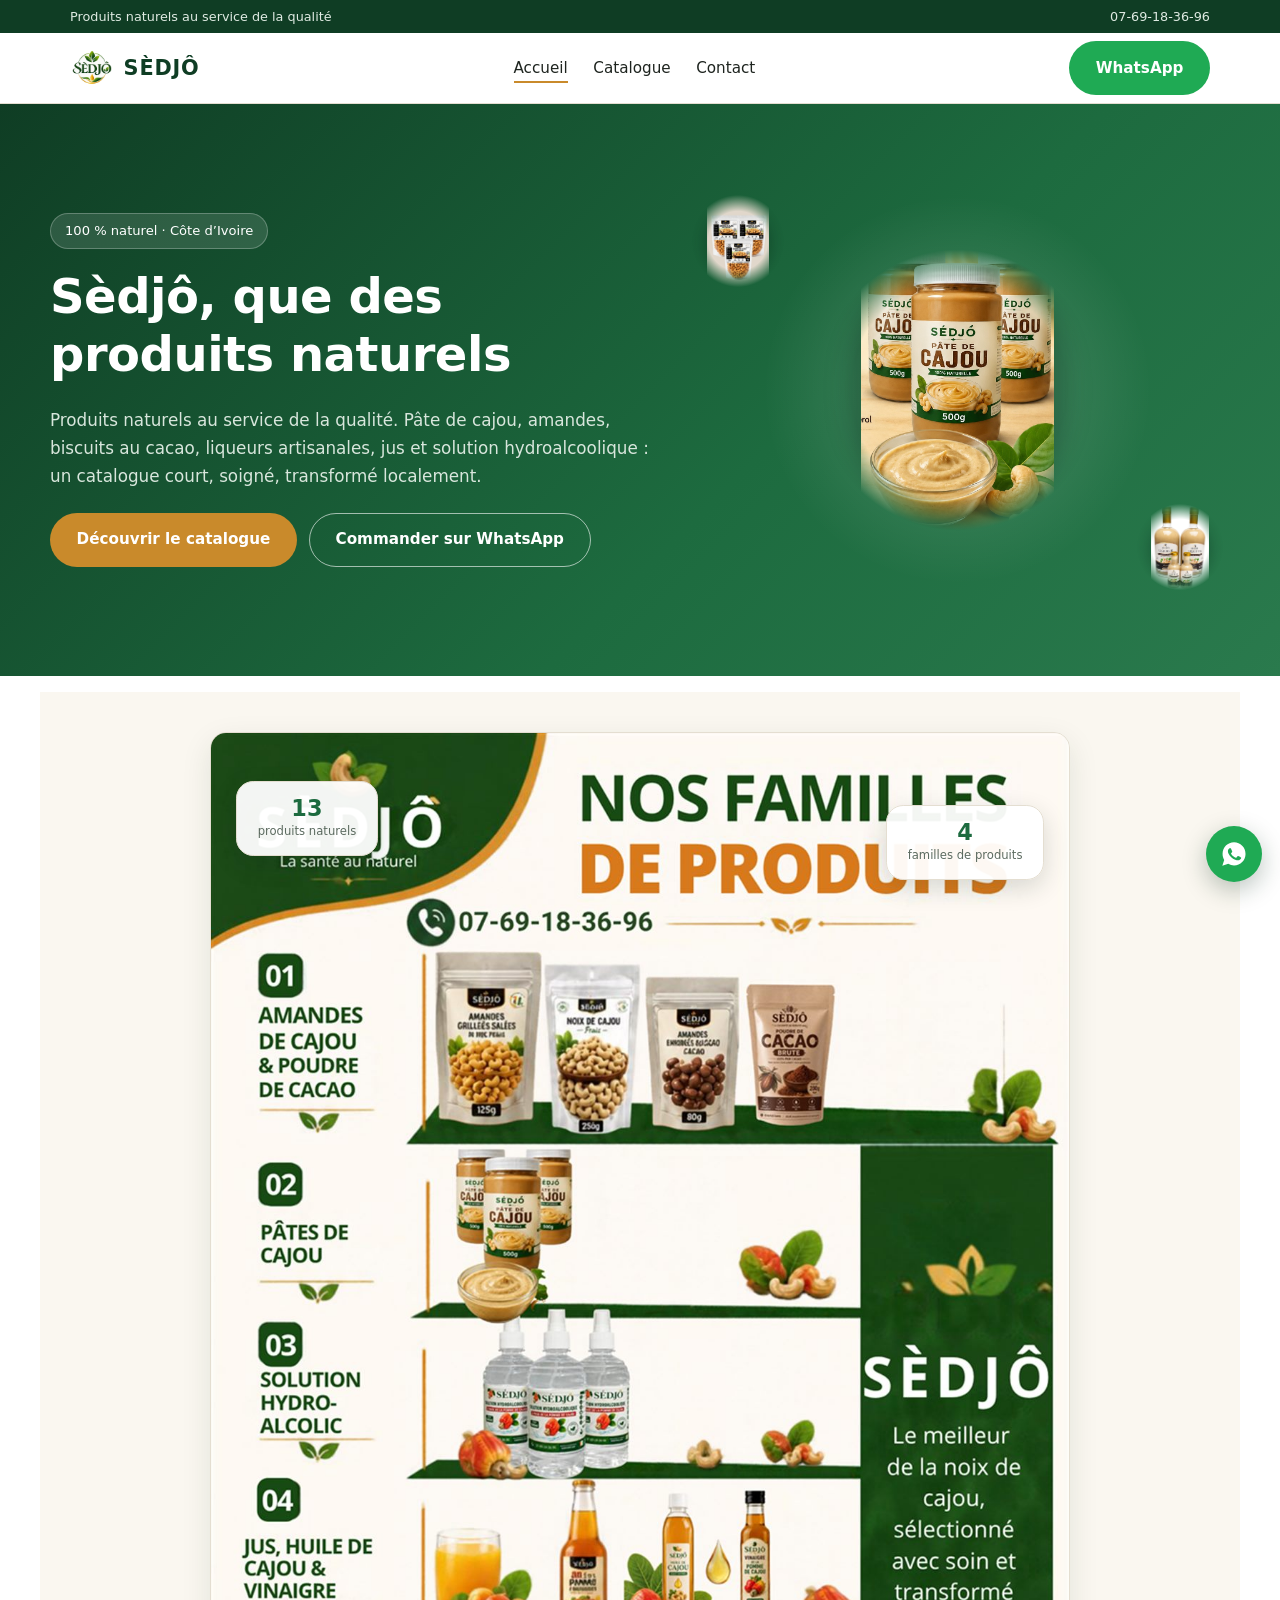
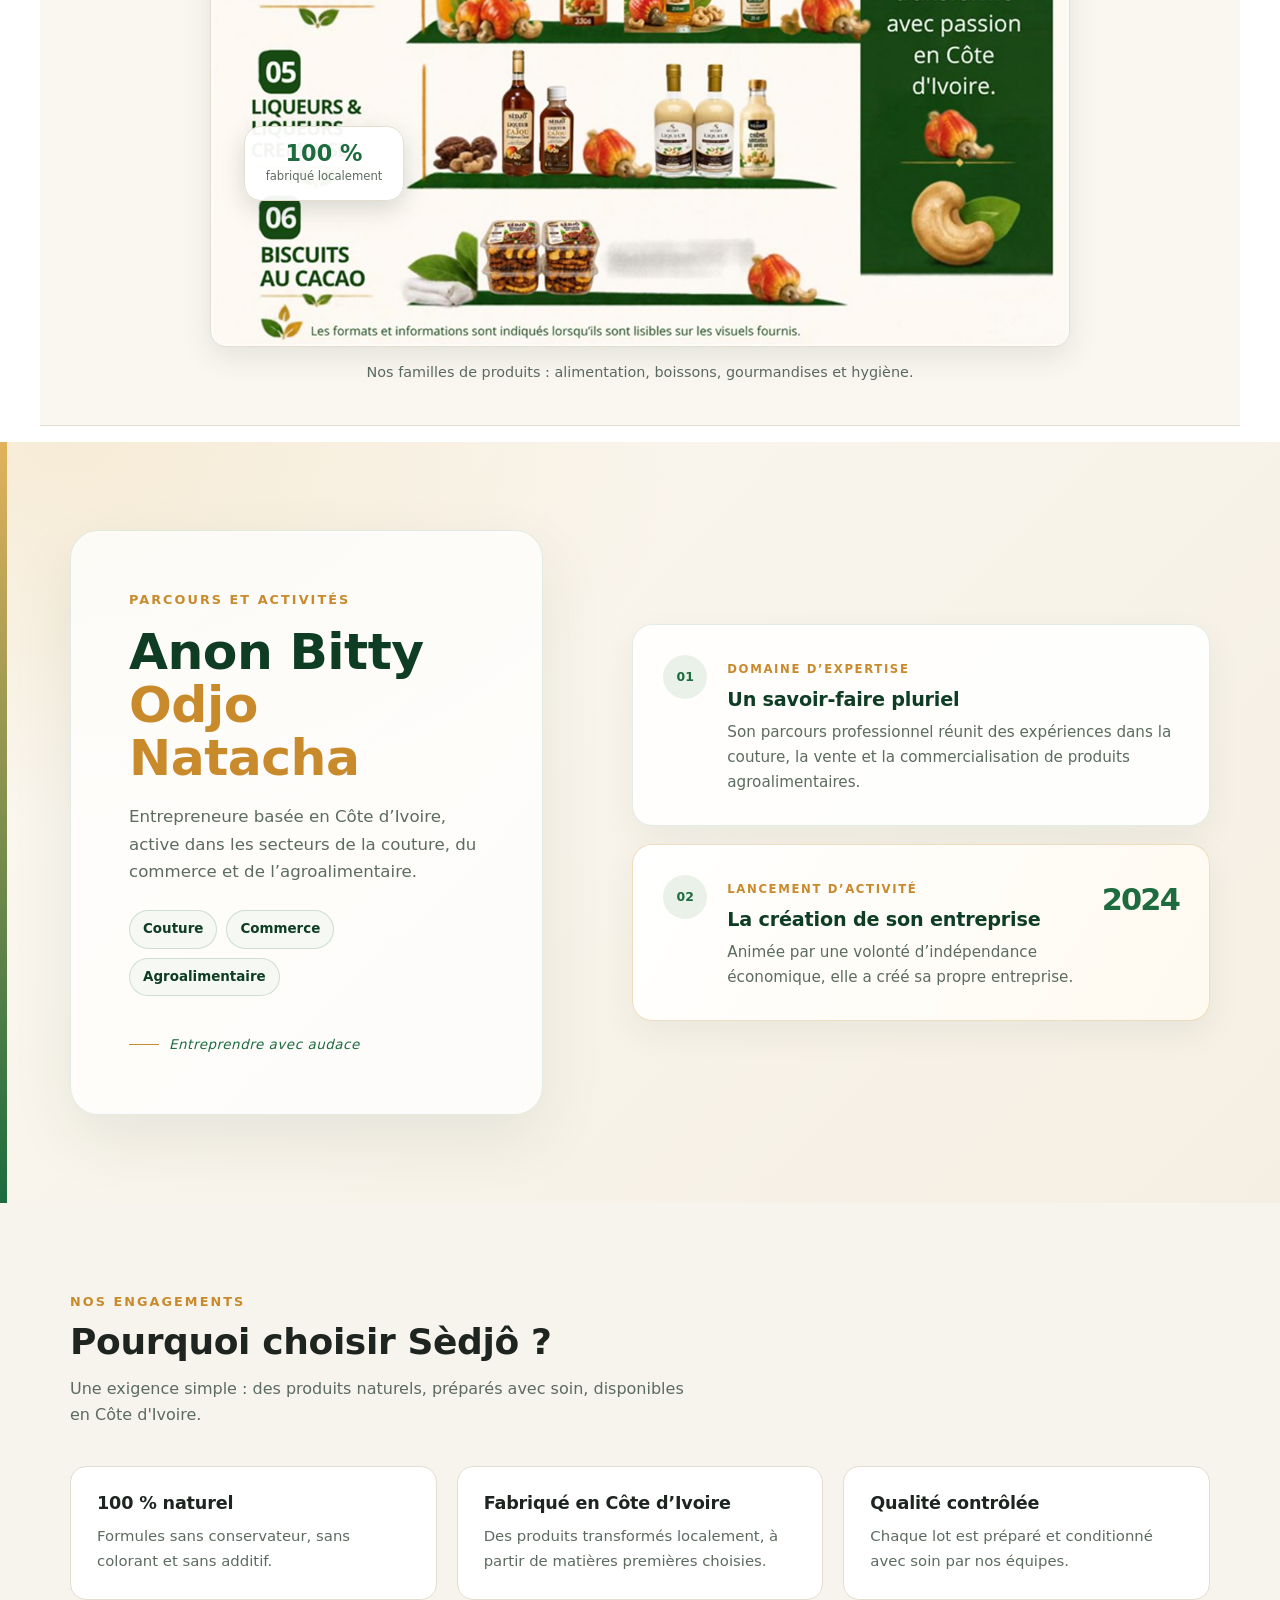
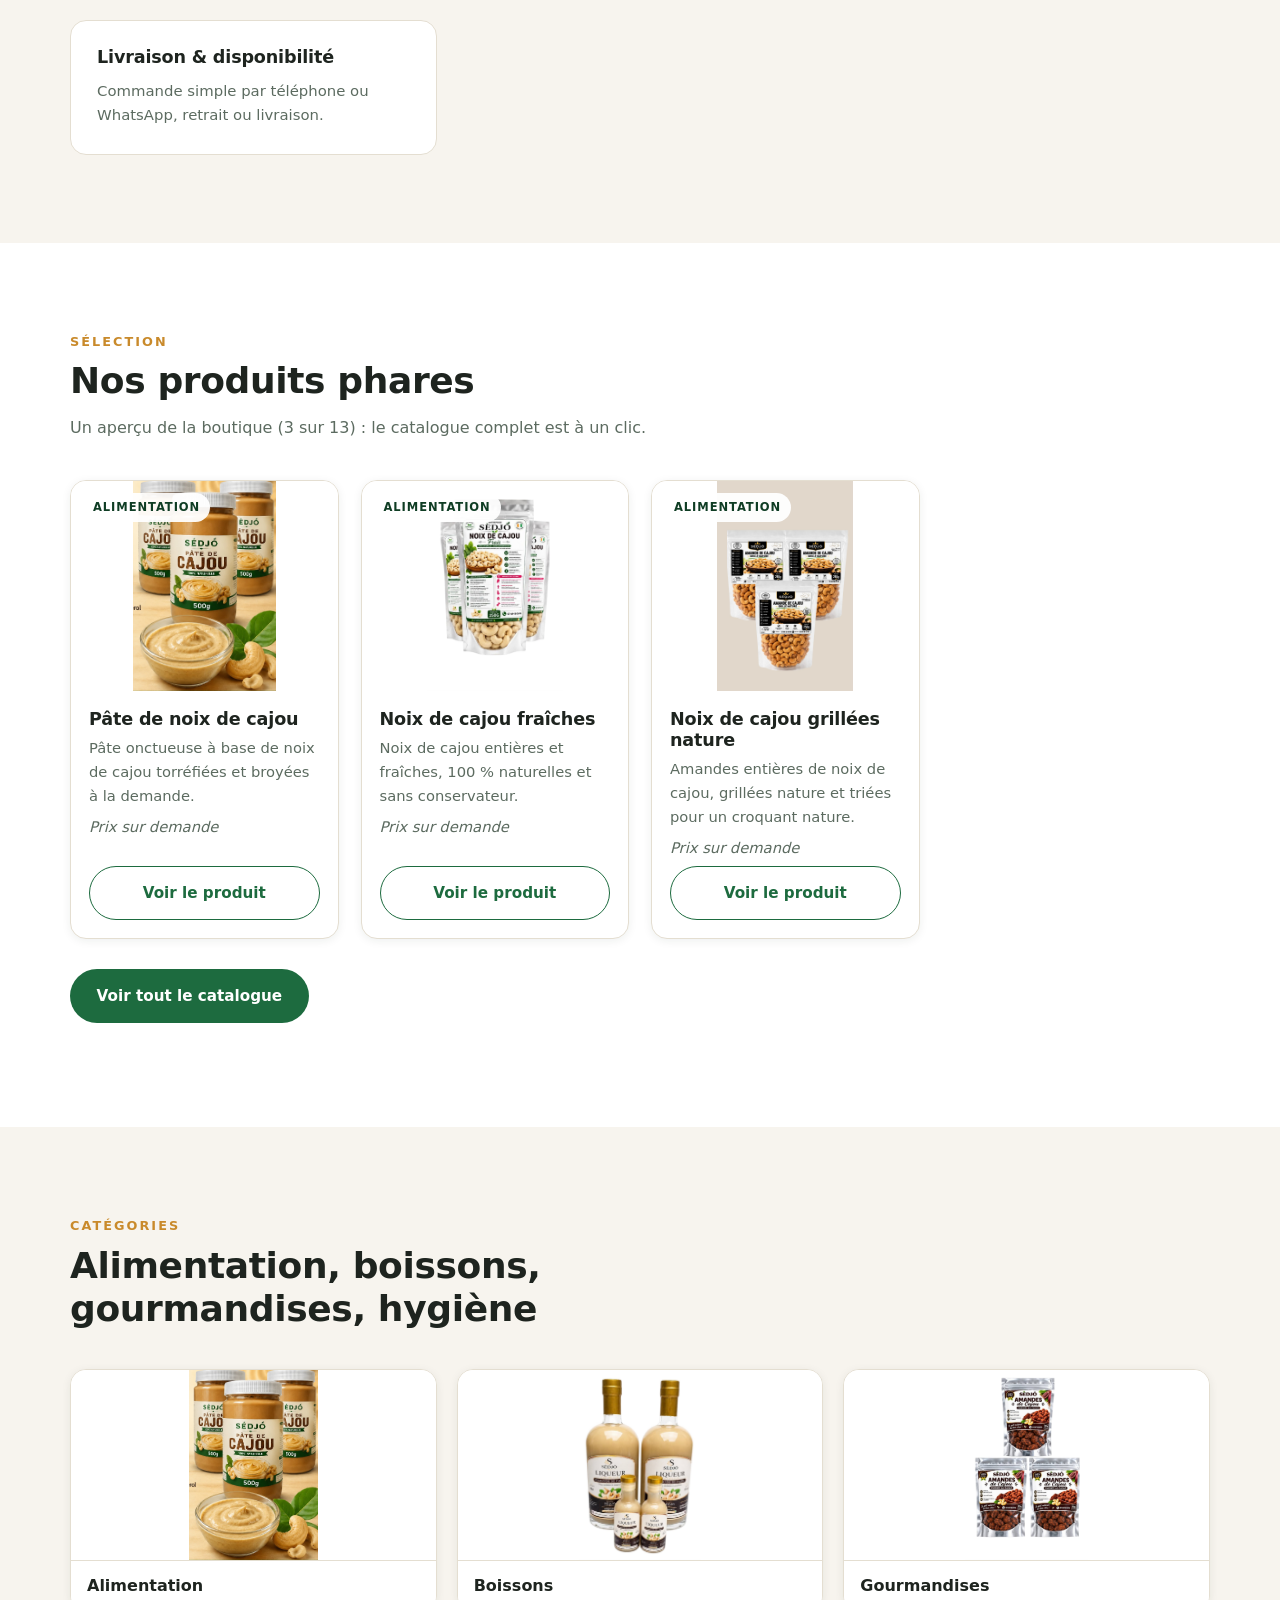
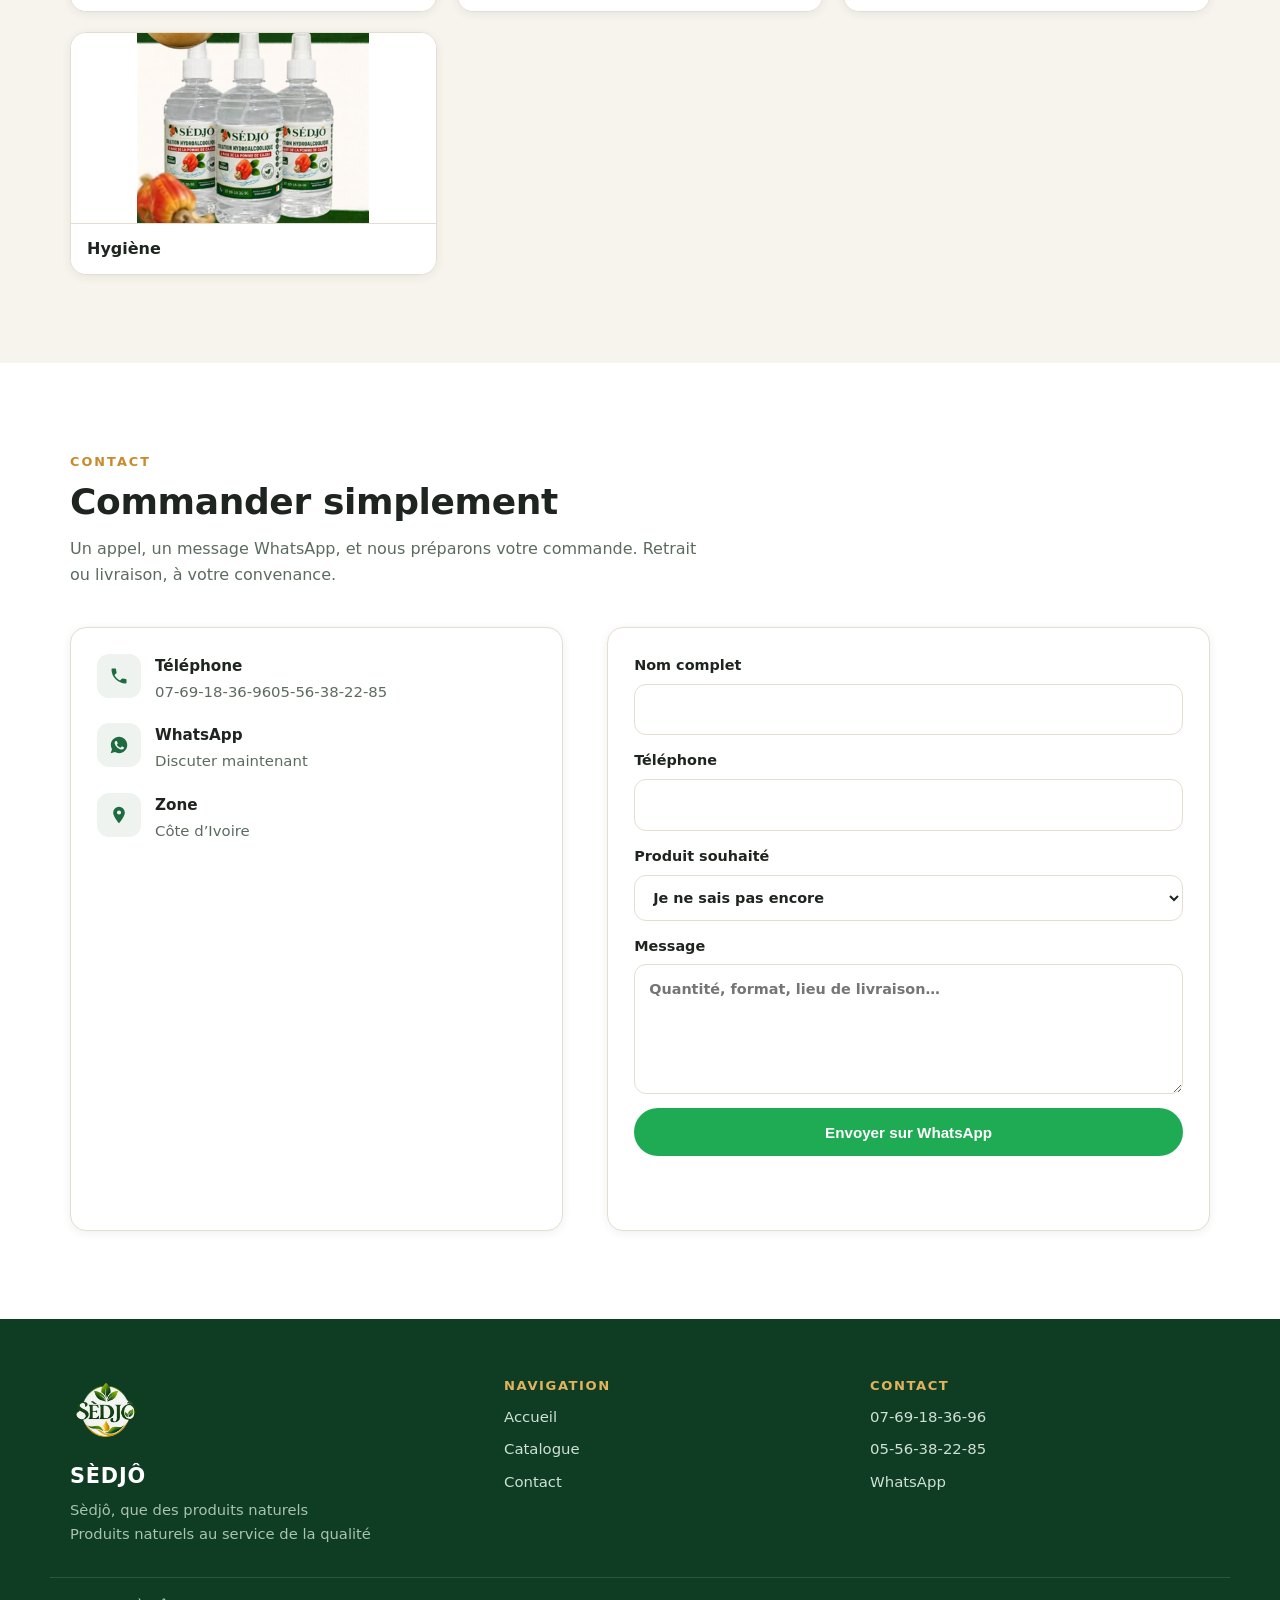
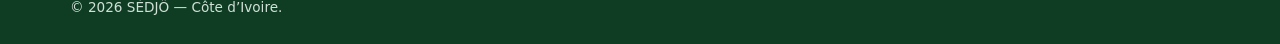
==== commit 9a0ad6d2: "Mise à jour du site" ====
--- a/index.html
+++ b/index.html
@@ -4,7 +4,8 @@
     <meta charset="utf-8" />
     <meta name="viewport" content="width=device-width, initial-scale=1" />
     <title>S&Ecirc;DJ&Ocirc; &mdash; Que des produits naturels</title>
-    <meta
+    
+    <meta 
       name="description"
       content="S&Ecirc;DJ&Ocirc; : p&acirc;te de noix de cajou, amandes, biscuits au cacao, liqueurs artisanales, jus et solution hydroalcoolique. Des produits naturels transform&eacute;s en C&ocirc;te d'Ivoire."
     />
@@ -12,7 +13,7 @@
     <meta property="og:type" content="website" />
     <meta
       property="og:title"
-      content="S&Ecirc;DJ&Ocirc; &mdash; Que des produits naturels chez SÃ¨djÃ´"
+      content="S&Ecirc;DJ&Ocirc; &mdash; Que des produits naturels chez S&Ecirc;DJ&Ocirc;"
     />
     <meta
       property="og:description"
--- a/assets/css/styles.css
+++ b/assets/css/styles.css
@@ -536,6 +536,48 @@
 /* ---------- Section / misc ---------- */
 .section { padding: clamp(48px, 7vw, 88px) 0; }
 .section-alt { background: #f7f4ee; }
+#parcours { scroll-margin-top: 7rem; }
+.profile-section {
+  position: relative;
+  overflow: hidden;
+  background: radial-gradient(ellipse at 5% 0%, rgba(226, 178, 92, .18), transparent 36%),
+    linear-gradient(135deg, #fbf8f1 0%, #f5efe3 100%);
+}
+.profile-section::before {
+  position: absolute; inset: 0 auto 0 0; width: 7px; content: "";
+  background: linear-gradient(180deg, var(--gold-soft), var(--green-700));
+}
+.profile-layout {
+  display: grid; grid-template-columns: minmax(0, .9fr) minmax(0, 1.1fr);
+  align-items: center; gap: clamp(36px, 7vw, 90px);
+}
+.profile-intro { position: relative; padding: clamp(28px, 5vw, 58px); border: 1px solid rgba(29, 107, 63, .12); border-radius: 28px; background: rgba(255,255,255,.75); box-shadow: 0 24px 65px rgba(16, 45, 30, .08); }
+.profile-intro .eyebrow { display: block; margin-bottom: 16px; }
+.profile-intro h2 { max-width: 12ch; margin: 0 0 18px; color: var(--green-900); font-size: clamp(2rem, 4vw, 3.15rem); line-height: 1.05; }
+.profile-intro h2 span { display: block; color: var(--gold); }
+.profile-intro > p { max-width: 42ch; color: var(--muted); font-size: 1.04rem; }
+.profile-tags { display: flex; flex-wrap: wrap; gap: 9px; margin-top: 25px; }
+.profile-tags span { padding: 7px 13px; border: 1px solid rgba(29, 107, 63, .18); border-radius: 999px; background: #f5f8f3; color: var(--green-900); font-size: .84rem; font-weight: 700; }
+.profile-signature { display: block; margin-top: 38px; color: var(--green-700); font-size: .84rem; font-style: italic; letter-spacing: .04em; }
+.profile-signature::before { display: inline-block; width: 30px; height: 1px; margin: 0 10px 4px 0; background: var(--gold); content: ""; }
+.profile-timeline { display: grid; gap: 18px; }
+.profile-step { position: relative; display: grid; grid-template-columns: 46px minmax(0, 1fr); align-items: start; gap: 18px; padding: clamp(21px, 3vw, 30px); border: 1px solid rgba(29, 107, 63, .12); border-radius: 20px; background: rgba(255,255,255,.88); box-shadow: 0 12px 35px rgba(16, 45, 30, .06); }
+.profile-step-number { display: grid; width: 44px; height: 44px; place-items: center; border-radius: 50%; background: #eaf1e9; color: var(--green-700); font-size: .78rem; font-weight: 800; }
+.profile-step-label { color: var(--gold); font-size: .73rem; font-weight: 800; letter-spacing: .14em; text-transform: uppercase; }
+.profile-step h3 { margin: 6px 0 9px; color: var(--green-900); font-size: 1.2rem; }
+.profile-step p { margin: 0; color: var(--muted); font-size: .95rem; }
+.profile-step--launch { grid-template-columns: 46px minmax(0, 1fr) auto; border-color: rgba(201, 138, 43, .28); background: linear-gradient(120deg, #fff 0%, #fffaf0 100%); }
+.profile-year { align-self: start; color: var(--green-700); font-size: clamp(1.35rem, 2.6vw, 1.9rem); font-weight: 800; letter-spacing: -.06em; }
+@media (max-width: 760px) {
+  .profile-layout { grid-template-columns: 1fr; gap: 23px; }
+  .profile-intro { padding: 28px 24px; }
+  .profile-signature { margin-top: 26px; }
+}
+@media (max-width: 420px) {
+  .profile-step, .profile-step--launch { grid-template-columns: 38px minmax(0, 1fr); gap: 13px; padding: 20px 16px; }
+  .profile-step-number { width: 38px; height: 38px; }
+  .profile-year { grid-column: 2; margin-top: -6px; }
+}
 .section-head { max-width: 62ch; margin: 0 0 38px; }
 .section-head h2 { margin-bottom: .35em; }
 .section-head p { color: var(--muted); }
